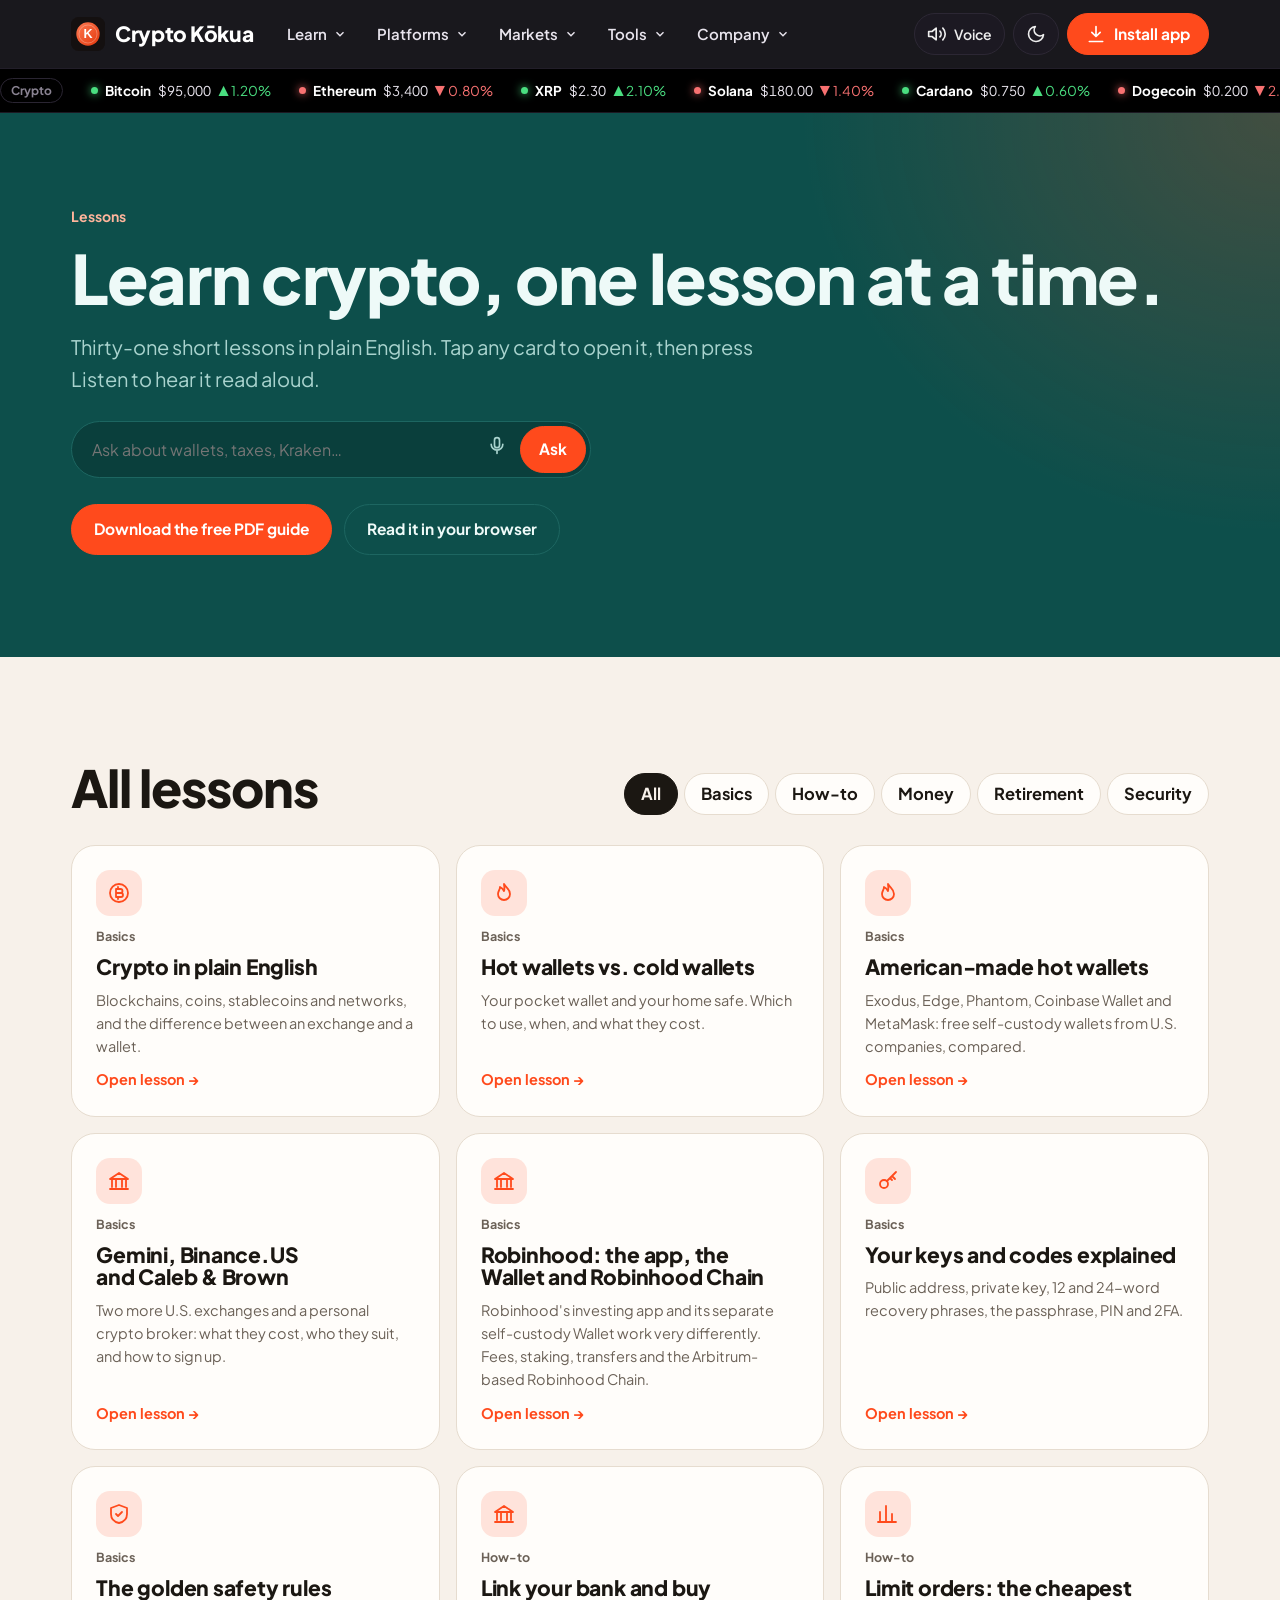
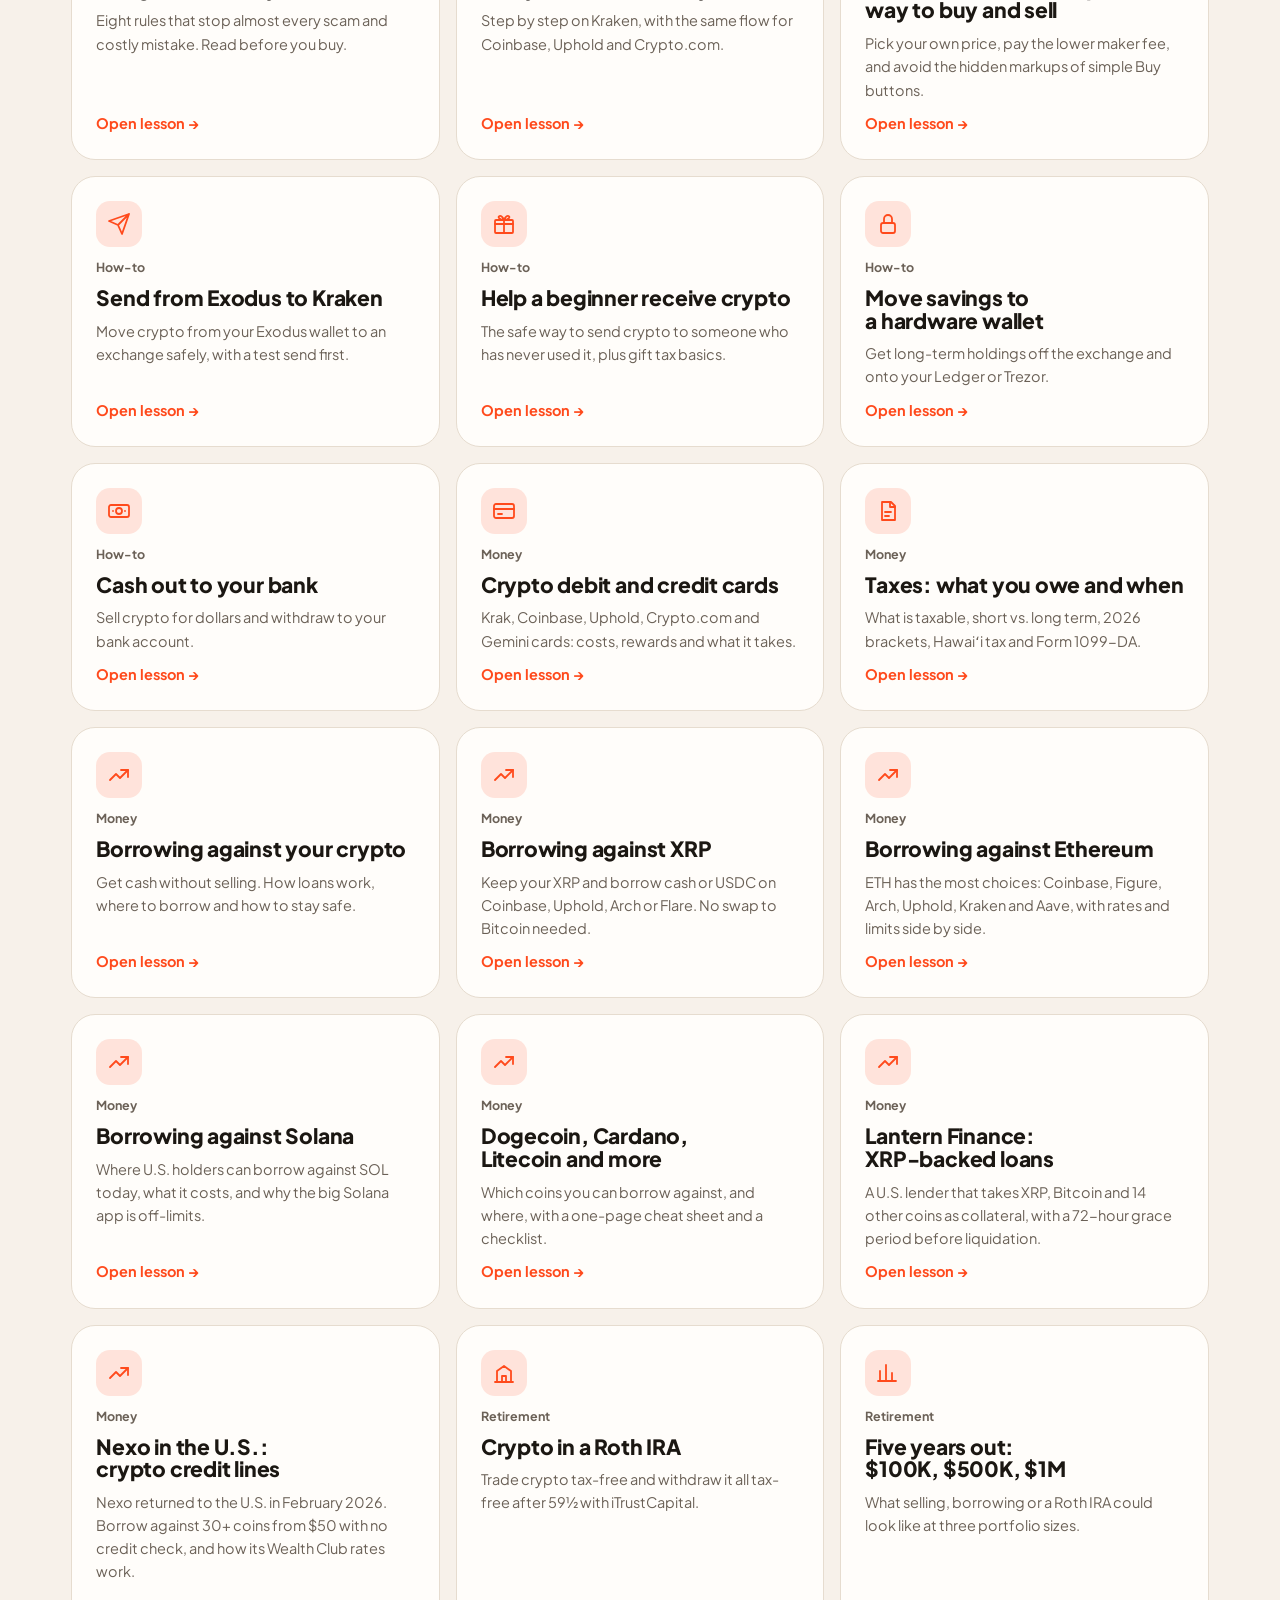
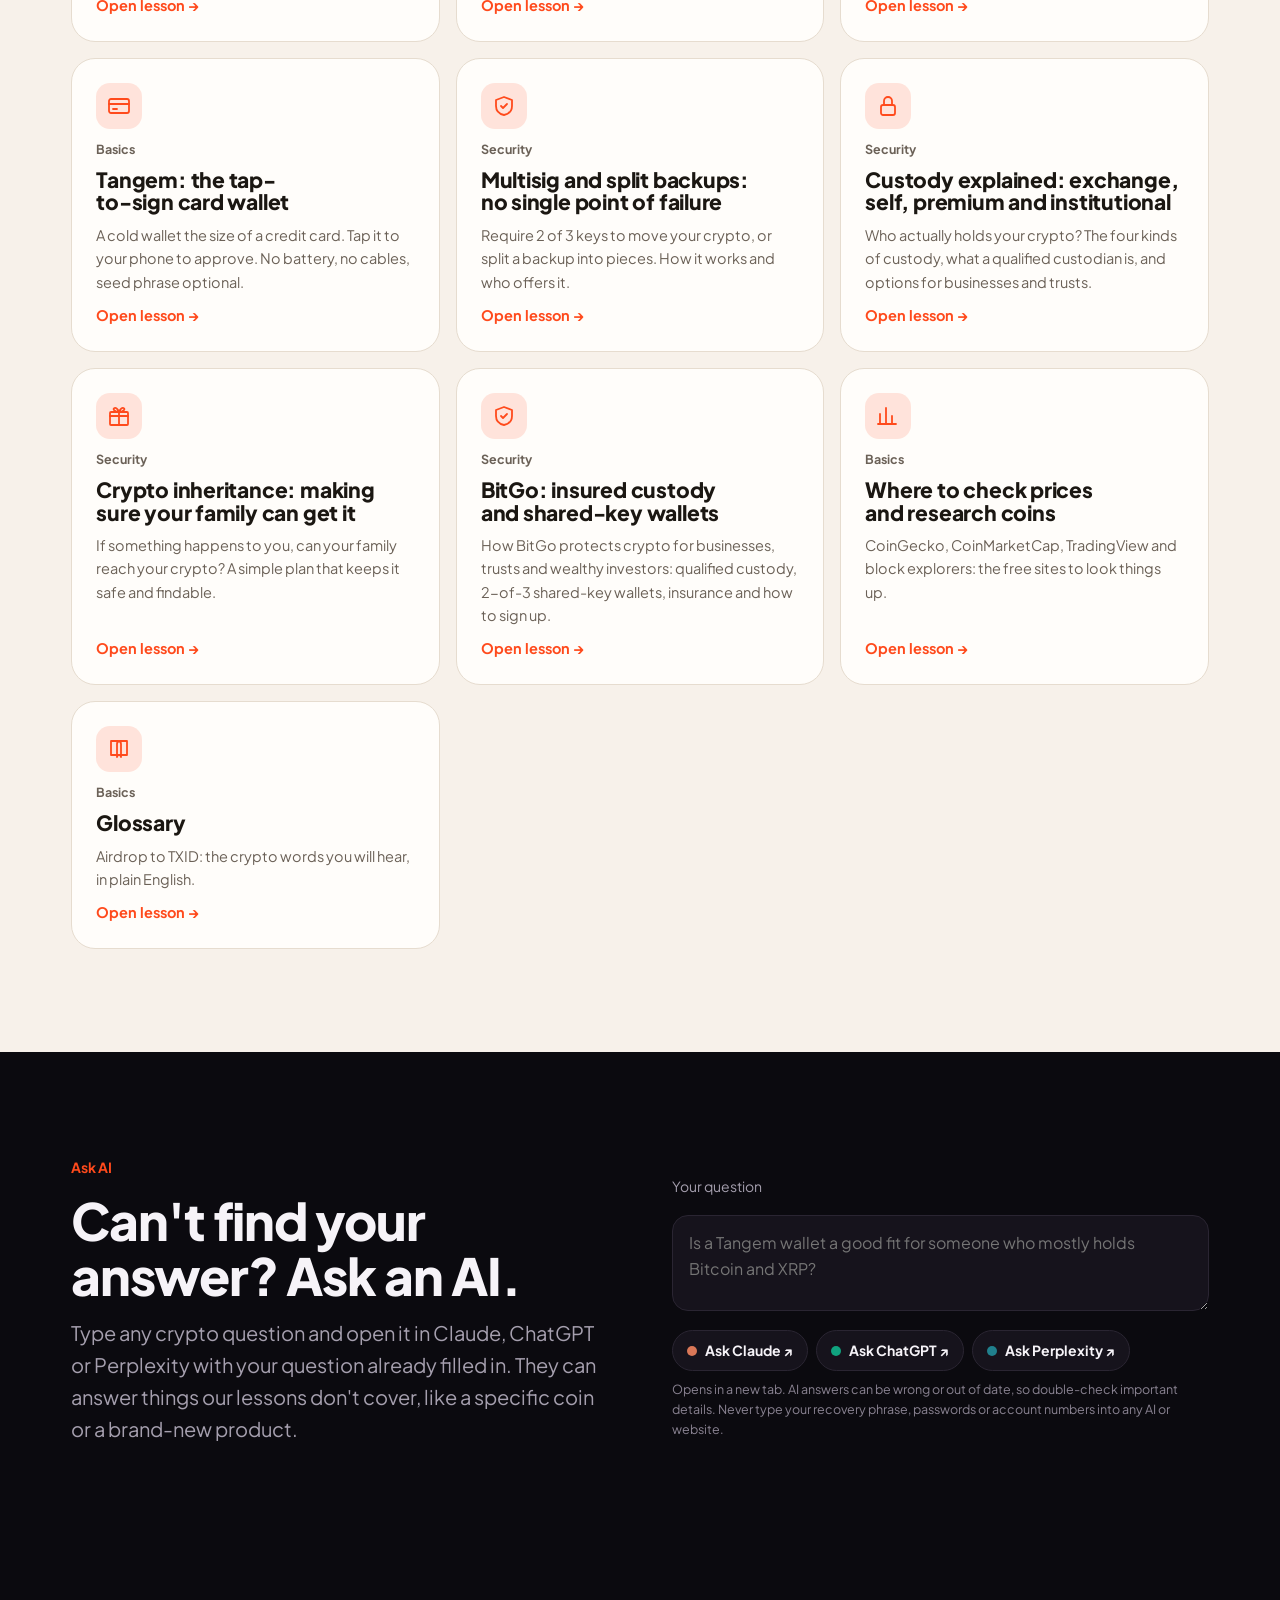
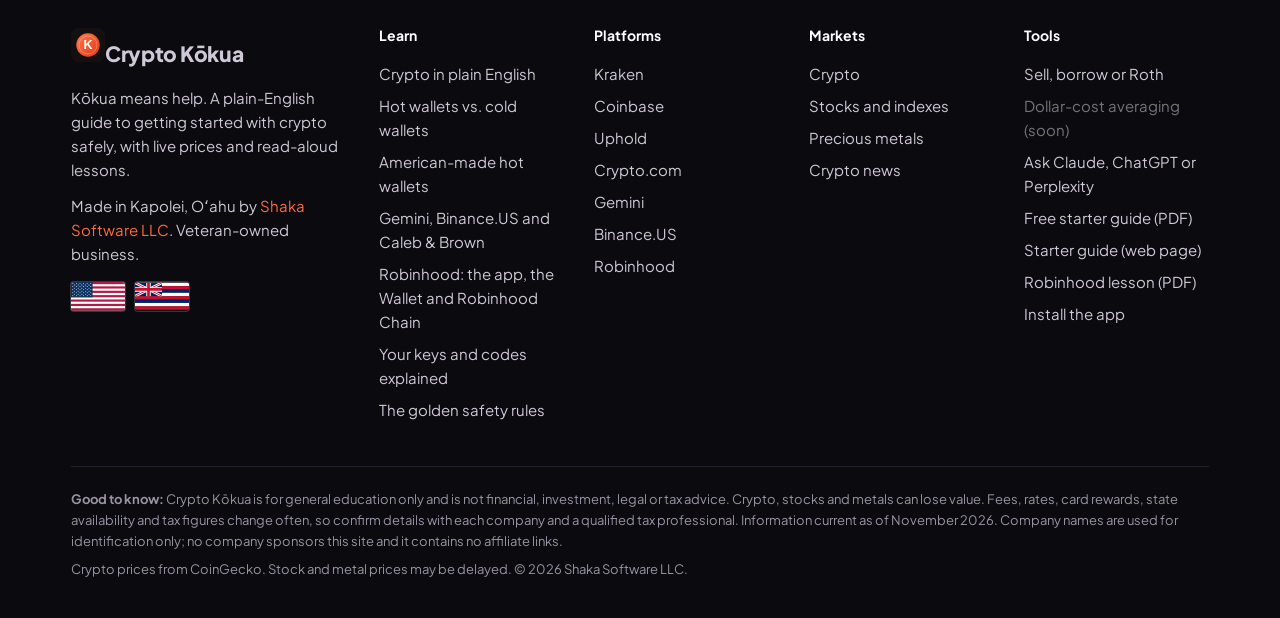
==== learn.html @ 80fea16a "Add Lantern Finance and Nexo lessons; starter guide v7 Co-Authored-By: Claude Opus 5.5 <noreply@anth" ====
<!DOCTYPE html>
<html lang="en">
<head>
<meta charset="utf-8">
<meta name="viewport" content="width=device-width, initial-scale=1">
<title>Lessons · Crypto Kōkua</title>
<meta name="description" content="Thirty-one plain-English crypto lessons with read-aloud: keys, wallets, exchanges, cards, taxes, borrowing and Roth IRAs.">
<meta name="theme-color" content="#0b0a0f">
<link rel="manifest" href="manifest.webmanifest">
<link rel="icon" href="icons/icon.svg" type="image/svg+xml">
<link rel="apple-touch-icon" href="icons/icon-192.png">
<link rel="preconnect" href="https://fonts.googleapis.com"><link rel="preconnect" href="https://fonts.gstatic.com" crossorigin>
<link href="https://fonts.googleapis.com/css2?family=Plus+Jakarta+Sans:wght@400;500;600;700;800&display=swap" rel="stylesheet">
<link rel="stylesheet" href="css/site.css?v=20">
<script>try{var t=localStorage.getItem('ck-theme');if(t)document.documentElement.dataset.ck=t}catch(e){}</script>
</head>
<body>
<main id="main">
<section class="hero t-lagoon"><div class="wrap">
 <span class="kicker" style="color:#ffb59c">Lessons</span><h1>Learn crypto, one lesson at a time.</h1>
 <p class="lead" style="margin-top:16px">Thirty-one short lessons in plain English. Tap any card to open it, then press Listen to hear it read aloud.</p>
 <form class="ask" role="search" autocomplete="off"><input type="search" placeholder="Ask about wallets, taxes, Kraken…" aria-label="Search lessons">
<button type="button" class="mic" aria-label="Speak your question"><svg class="i" viewBox="0 0 24 24" fill="none" stroke="currentColor" stroke-width="2" stroke-linecap="round" stroke-linejoin="round"><rect x="9" y="2" width="6" height="12" rx="3"/><path d="M5 10a7 7 0 0 0 14 0M12 17v4"/></svg></button>
<button class="btn pri go" type="submit">Ask</button><div class="results"></div></form>
 <div class="btns"><a class="btn pri" href="downloads/Crypto_Kokua_Starter_Guide.pdf" download>Download the free PDF guide</a><a class="btn ghost" href="downloads/Crypto_Kokua_Starter_Guide.html" target="_blank" rel="noopener">Read it in your browser</a></div>
</div></section>
<section class="band t-sand"><div class="wrap">
 <div class="sech"><h2>All lessons</h2><div class="filters" id="filters"></div></div>
 <div class="grid" id="grid"></div>
</div></section>
<section class="band t-night" id="ask-ai"><div class="wrap split">
 <div><span class="kicker">Ask AI</span><h2>Can't find your answer? Ask an AI.</h2>
  <p class="lead" style="margin-top:14px">Type any crypto question and open it in Claude, ChatGPT or Perplexity with your question already filled in. They can answer things our lessons don't cover, like a specific coin or a brand-new product.</p></div>
 <div class="askai"><label for="aiQ" class="small mut">Your question</label><textarea id="aiQ" placeholder="Is a Tangem wallet a good fit for someone who mostly holds Bitcoin and XRP?"></textarea>
  <div class="ais" id="aiBtns"></div><p class="ainote">Opens in a new tab. AI answers can be wrong or out of date, so double-check important details. Never type your recovery phrase, passwords or account numbers into any AI or website.</p></div>
</div></section>
</main>
<script src="js/data.js?v=20"></script>
<script src="js/site.js?v=20"></script>
<script>{
const {$,$$}=CK;const cats=['All',...new Set(T.map(t=>t.cat))];let cur='All';
const draw=()=>{$('#grid').innerHTML=T.filter(t=>cur==='All'||t.cat===cur).map(CK.lessonCard).join('')};
$('#filters').innerHTML=cats.map(c=>`<button data-cat="${c}" aria-pressed="${c===cur}">${c}</button>`).join('');
$('#filters').addEventListener('click',e=>{const b=e.target.closest('[data-cat]');if(!b)return;cur=b.dataset.cat;$$('#filters button').forEach(x=>x.setAttribute('aria-pressed',x===b));draw()});draw();
const aiQ=$('#aiQ'),aiB=$('#aiBtns');const upd=()=>{aiB.innerHTML=CK.aiLinks(aiQ.value.trim()||aiQ.placeholder)};aiQ.addEventListener('input',upd);upd();
}</script>
</body>
</html>
---- css/site.css ----
/* Crypto Kōkua shared styles.
   VOICE: calm, trustworthy fintech teacher. IDEA: a modern money app's marketing site, each section its own room.
   PICTURE: a live phone mockup with floating glass price cards; a full-bleed coin photo band.
   COLOUR: night #0b0a0f, ember #ff4a1c, lagoon teal #0d4f4b, warm sand #f7f1ea, gold #f1b44c. TYPE: Plus Jakarta Sans.
   LAYOUT: sticky mega-menu, multi-asset ticker, alternating full-width colored bands, big column footer. */
:root{--ember:#ff4a1c;--ember2:#ff6a3d;--night:#0b0a0f;--night2:#15131b;--lagoon:#0d4f4b;--lagoon2:#0a3f3c;--sand:#f7f1ea;--gold:#f1b44c;
  --up:#16a34a;--down:#dc2626;--upD:#4ade80;--downD:#f87171;
  --bg:#ffffff;--ink:#121014;--mut:#5f5a63;--line:#e9e4ee;--card:#ffffff;--soft:#f5f3f7;color-scheme:light}
html[data-ck=dark]{--bg:#0f0d12;--ink:#f3f0f5;--mut:#aaa3b0;--line:#27222d;--card:#17141b;--soft:#1d1922;color-scheme:dark}
*{box-sizing:border-box;min-width:0}
html{scroll-behavior:smooth;scroll-padding-top:110px}
body{margin:0;background:var(--bg);color:var(--ink);font:16.5px/1.6 "Plus Jakarta Sans",system-ui,-apple-system,"Segoe UI",sans-serif;overflow-x:clip;-webkit-font-smoothing:antialiased}
h1,h2,h3,h4{font-weight:800;line-height:1.08;letter-spacing:-.02em;text-wrap:balance;margin:0}
h1{font-size:clamp(40px,5.6vw,68px)}h2{font-size:clamp(32px,4vw,52px)}h3{font-size:22px;letter-spacing:-.01em}
p{margin:0 0 12px}
a{color:inherit}
img{max-width:100%}
.wrap{max-width:1240px;margin:0 auto;padding:0 max(4vw,16px)}
.band{padding:clamp(56px,8vw,112px) 0;background:var(--bg);color:var(--ink)}
.mut{color:var(--mut)}.small{font-size:14px}
.lead{font-size:clamp(17px,1.6vw,20px);color:var(--mut);max-width:36em}
.kicker{display:inline-flex;align-items:center;gap:8px;font-weight:700;font-size:14px;color:var(--ember);margin-bottom:14px}
.split{display:grid;grid-template-columns:minmax(0,1fr) minmax(0,1fr);gap:clamp(32px,5vw,80px);align-items:center}
.split.rev>:first-child{order:2}

/* themed bands: each section is its own room */
.t-night{--bg:var(--night);--ink:#f6f3f8;--mut:#a59fae;--line:#2a2532;--card:#16131c;--soft:#1c1923;color-scheme:dark}
.t-lagoon{--bg:var(--lagoon);--ink:#eefaf8;--mut:#a9d3ce;--line:#1d6661;--card:#0a3f3c;--soft:#0f5753;color-scheme:dark}
.t-sand{--bg:var(--sand);--ink:#1b1712;--mut:#6b6157;--line:#e6dccf;--card:#fffdfa;--soft:#efe6da}
html[data-ck=dark] .t-sand{--bg:#1a1511;--ink:#f6efe6;--mut:#b5a796;--line:#30271f;--card:#221b15;--soft:#2a2119;color-scheme:dark}
.t-gold{--bg:#fdf4e3;--ink:#1c1609;--mut:#6e6046;--line:#efdcb5;--card:#fffaf0;--soft:#f7e8c8}
html[data-ck=dark] .t-gold{--bg:#1d170c;--ink:#fbf2df;--mut:#c2ae86;--line:#3a2e17;--card:#251d10;--soft:#2e2414;color-scheme:dark}
.t-ember{--bg:var(--ember);--ink:#fff;--mut:#ffe2d8;--line:#ff7d5c;--card:#e53a10;--soft:#ff6237;color-scheme:dark}
.t-night,.t-lagoon,.t-ember,.t-sand,.t-gold{background:var(--bg);color:var(--ink)}

/* buttons */
.btn{font:inherit;font-weight:700;font-size:15.5px;border-radius:999px;border:1.5px solid var(--line);background:var(--card);color:var(--ink);padding:12px 22px;min-height:46px;cursor:pointer;display:inline-flex;align-items:center;justify-content:center;gap:8px;text-decoration:none;transition:transform .15s,background .15s}
.btn:hover{transform:translateY(-1px)}
.btn.pri{background:var(--ember);border-color:var(--ember);color:#fff}
.btn.pri:hover{background:var(--ember2)}
.t-ember .btn.pri{background:#fff;color:var(--ember);border-color:#fff}
.btn.ghost{background:transparent}
.btn.sm{min-height:38px;padding:7px 15px;font-size:14px}
.btns{display:flex;gap:12px;flex-wrap:wrap;margin-top:26px}
button{font:inherit;color:inherit}
:focus-visible{outline:3px solid var(--ember);outline-offset:2px;border-radius:8px}
svg.i{width:20px;height:20px;flex:none}
.link{font-weight:700;color:var(--ember);text-decoration:none;display:inline-flex;gap:6px;align-items:center}
.t-ember .link,.t-lagoon .link{color:#fff;text-decoration:underline;text-underline-offset:3px}

/* header + mega menu */
.hdr{position:sticky;top:0;z-index:50;background:color-mix(in srgb,var(--night) 94%,transparent);backdrop-filter:blur(14px);color:#f6f3f8;border-bottom:1px solid #221e29}
.hdr .in{max-width:1240px;margin:0 auto;padding:0 max(4vw,16px);height:68px;display:flex;align-items:center;gap:20px}
.logo{display:flex;align-items:center;gap:10px;text-decoration:none;color:#fff;font-weight:800;font-size:21px;letter-spacing:-.02em;white-space:nowrap}
.logo img{width:34px;height:34px}
.nav{display:flex;gap:2px;height:100%;align-items:stretch}
.nav>li{list-style:none;position:relative;display:flex;align-items:center}
.nav{margin:0;padding:0}
.nav .top{background:none;border:0;color:#e9e5ee;font-weight:600;font-size:15px;padding:10px 14px;border-radius:10px;cursor:pointer;display:flex;gap:6px;align-items:center;text-decoration:none}
.nav .top:hover,.nav li.open .top{background:#1f1b26;color:#fff}
.nav .top svg{width:14px;height:14px;transition:transform .2s}.nav li.open .top svg{transform:rotate(180deg)}
.mega{position:absolute;top:calc(100% - 6px);left:-20px;background:#fff;color:#121014;border-radius:20px;box-shadow:0 30px 70px rgba(0,0,0,.35);padding:22px;display:none;gap:26px;min-width:560px;border:1px solid #ece8f0}
html[data-ck=dark] .mega{background:#17141b;color:#f3f0f5;border-color:#2a2532}
.nav li.open .mega{display:flex}
.mega .col{min-width:170px}
.mega h5{margin:0 0 8px;font-size:12.5px;color:#8a8392;font-weight:700}
.mega a{display:block;padding:8px 10px;margin:0 -10px;border-radius:10px;text-decoration:none;font-weight:600;font-size:15px}
.mega a span{display:block;font-weight:500;font-size:13px;color:#8a8392}
.mega a:hover{background:#f4f1f7}html[data-ck=dark] .mega a:hover{background:#221e29}
.mega .soon{opacity:.55;pointer-events:none}
.mega .soon::after{content:" · Coming soon";font-weight:600;font-size:12px;color:var(--ember)}
.hdr .right{margin-left:auto;display:flex;gap:8px;align-items:center}
.icb{background:#1c1922;border:1px solid #2c2734;color:#eee;border-radius:999px;height:42px;min-width:42px;padding:0 12px;display:inline-flex;align-items:center;justify-content:center;gap:7px;cursor:pointer;font-weight:600;font-size:14px}
.icb:hover{background:#26222e}
.hdr .btn.pri{min-height:42px;padding:8px 18px}
.burger{display:none}
@media(max-width:1020px){.nav{display:none}.burger{display:inline-flex}.hdr .lbl{display:none}}
.mnav{position:fixed;inset:68px 0 0;background:var(--night);color:#fff;z-index:49;overflow:auto;padding:12px max(4vw,16px) 40px;display:none}
.mnav.show{display:block}
.mnav details{border-bottom:1px solid #2a2532}
.mnav summary{font-weight:700;font-size:19px;padding:16px 0;cursor:pointer;list-style:none}
.mnav summary::after{content:"+";float:right;color:var(--ember)}.mnav details[open] summary::after{content:"–"}
.mnav a{display:block;color:#d9d3df;text-decoration:none;padding:9px 0}
.mnav h5{margin:10px 0 2px;color:#8a8392;font-size:13px}

/* ticker */
.ticker{background:#000;color:#e9e5ee;overflow:hidden;white-space:nowrap;font-size:13.5px;border-bottom:1px solid #1c1922;position:relative}
.ticker .track{display:inline-flex;align-items:center;gap:28px;padding:9px 0;width:max-content;animation:tick 70s linear infinite}
.ticker:hover .track{animation-play-state:paused}
.tk{display:inline-flex;align-items:center;gap:7px;flex:none}
.tk b{color:#fff;font-weight:700}.tk .px{font-variant-numeric:tabular-nums}
.tk .ch.up{color:var(--upD)}.tk .ch.down{color:var(--downD)}
.tk .dt{width:7px;height:7px;border-radius:50%}.tk .dt.up{background:var(--upD);box-shadow:0 0 8px var(--upD)}.tk .dt.down{background:var(--downD);box-shadow:0 0 8px var(--downD)}
.tk.grp{color:#8a8392;font-weight:700;font-size:12px;border:1px solid #2a2532;border-radius:999px;padding:2px 10px}
@keyframes tick{to{transform:translateX(-50%)}}
.status{display:inline-flex;align-items:center;gap:8px;font-size:13px;font-weight:700;padding:5px 12px;border-radius:999px;background:var(--soft);color:var(--mut)}
.status .dt{width:8px;height:8px;border-radius:50%;background:#9a93a3}
.status.live .dt{background:var(--upD);box-shadow:0 0 0 4px color-mix(in srgb,var(--upD) 30%,transparent);animation:pulse 2s infinite}
@keyframes pulse{50%{box-shadow:0 0 0 7px transparent}}

/* hero */
.hero{position:relative;padding:clamp(48px,7vw,96px) 0 clamp(60px,8vw,110px);background:radial-gradient(900px 900px at calc(100% + 120px) 120px,rgba(255,74,28,.26),transparent 62%),radial-gradient(700px 600px at -80px 115%,rgba(13,79,75,.6),transparent 62%),var(--bg)}
.t-lagoon.hero{background:radial-gradient(800px 700px at 100% 0,rgba(255,74,28,.22),transparent 60%),var(--bg)}
.t-ember.hero{background:radial-gradient(800px 700px at 100% 0,rgba(255,255,255,.18),transparent 60%),var(--bg)}
.hero .wrap{position:relative;z-index:1}
.hero h1 em{font-style:normal;color:var(--ember)}
.facts{display:flex;flex-wrap:wrap;gap:10px 26px;margin-top:30px;font-size:14px;color:var(--mut)}
.facts b{color:var(--ink);font-size:16px;display:block}
.ask{position:relative;max-width:520px;margin-top:26px}
.ask input{width:100%;font:inherit;font-size:16px;padding:15px 112px 15px 20px;border-radius:999px;border:1.5px solid var(--line);background:var(--card);color:var(--ink)}
.ask .go{position:absolute;right:5px;top:5px;bottom:5px;min-height:0;padding:0 18px}
.ask .mic{position:absolute;right:76px;top:5px;bottom:5px;border:0;background:none;color:var(--mut);cursor:pointer;padding:0 8px}
.results{position:absolute;left:0;right:0;top:calc(100% + 8px);background:#fff;color:#121014;border-radius:18px;box-shadow:0 24px 50px rgba(0,0,0,.3);z-index:20;overflow:hidden;display:none}
html[data-ck=dark] .results{background:#17141b;color:#f3f0f5}
.results button{display:block;width:100%;text-align:left;background:none;border:0;border-bottom:1px solid #eee;padding:12px 18px;cursor:pointer;font-weight:700}
.results button span{display:block;font-weight:500;font-size:13.5px;color:#8a8392}
.results button:hover{background:#f6f3f8}html[data-ck=dark] .results button:hover{background:#221e29}

/* phone mockup */
.stage{position:relative;height:620px;display:flex;justify-content:center;align-items:center}
.phone{position:relative;width:300px;height:610px;border-radius:48px;background:#050407;padding:11px;box-shadow:0 60px 120px -30px rgba(0,0,0,.7),inset 0 0 0 2px #2c2833,0 0 0 1px #000;z-index:2}
.screen{width:100%;height:100%;border-radius:38px;overflow:hidden;background:#fbfafc;color:#121014;display:flex;flex-direction:column;font-size:13px}
html[data-ck=dark] .screen{background:#121016;color:#f3f0f5}
.screen .sb{display:flex;justify-content:space-between;padding:12px 22px 4px;font-weight:700;font-size:12px}
.screen .notch{position:absolute;top:20px;left:50%;transform:translateX(-50%);width:92px;height:26px;border-radius:20px;background:#050407}
.screen .ph{padding:8px 18px 0}
.screen .ph small{color:#8a8392;font-weight:600}
.screen .big{font-size:30px;font-weight:800;letter-spacing:-.02em;font-variant-numeric:tabular-nums;margin:2px 0}
.screen .chg{font-weight:700;font-size:13px}
.up{color:var(--up)}.down{color:var(--down)}
html[data-ck=dark] .up,.t-night .up,.t-lagoon .up{color:var(--upD)}html[data-ck=dark] .down,.t-night .down,.t-lagoon .down{color:var(--downD)}
.screen .up{color:var(--up)}.screen .down{color:var(--down)}
html[data-ck=dark] .screen .up{color:var(--upD)}html[data-ck=dark] .screen .down{color:var(--downD)}
.chart{height:110px;margin:6px 0 4px}
.chart svg{width:100%;height:100%;display:block}
.seg{display:flex;gap:4px;padding:0 18px}
.seg span{flex:1;text-align:center;font-weight:700;font-size:11.5px;padding:5px 0;border-radius:8px;color:#8a8392}
.seg span.on{background:#121014;color:#fff}html[data-ck=dark] .seg span.on{background:#fff;color:#121014}
.acts{display:flex;justify-content:space-around;padding:12px 18px 6px}
.acts div{display:flex;flex-direction:column;align-items:center;gap:4px;font-size:11px;font-weight:700}
.acts i{width:38px;height:38px;border-radius:50%;background:var(--ember);display:grid;place-items:center;color:#fff;font-style:normal}
.acts i svg{width:18px;height:18px}
.list{padding:4px 12px 0;flex:1;overflow:hidden;-webkit-mask-image:linear-gradient(#000 70%,transparent);mask-image:linear-gradient(#000 70%,transparent)}
.row{display:flex;align-items:center;gap:10px;padding:8px 6px;border-top:1px solid #efecf2}
html[data-ck=dark] .row{border-color:#24202a}
.coin{width:30px;height:30px;border-radius:50%;display:grid;place-items:center;color:#fff;font-weight:800;font-size:12px;flex:none}
.row .nm{flex:1;font-weight:700;line-height:1.2}.row .nm span{display:block;color:#8a8392;font-weight:600;font-size:11px}
.row .pv{text-align:right;font-weight:700;font-variant-numeric:tabular-nums;line-height:1.2}.row .pv span{display:block;font-size:11px}
.tabbar{display:flex;justify-content:space-around;padding:10px 0 16px;border-top:1px solid #efecf2;font-size:10.5px;font-weight:700;color:#8a8392}
html[data-ck=dark] .tabbar{border-color:#24202a}
.tabbar .on{color:var(--ember)}
.float{position:absolute;z-index:3;background:rgba(255,255,255,.72);color:#121014;backdrop-filter:blur(16px) saturate(1.4);-webkit-backdrop-filter:blur(16px) saturate(1.4);border:1px solid rgba(255,255,255,.6);border-radius:18px;padding:12px 16px;box-shadow:0 18px 40px rgba(0,0,0,.25);display:flex;gap:11px;align-items:center;font-size:13px;animation:bob 8s ease-in-out infinite}
html[data-ck=dark] .float,.t-night .float{background:rgba(30,26,36,.66);color:#f3f0f5;border-color:rgba(255,255,255,.12)}
.float b{display:block;font-size:15px;font-variant-numeric:tabular-nums}
.float small{color:#8a8392;font-weight:600}
.f1{left:-10px;top:70px}.f2{right:-20px;top:170px;animation-delay:-2s}.f3{left:-24px;bottom:150px;animation-delay:-4s}.f4{right:-30px;bottom:-6px;animation-delay:-6s;max-width:240px}
@keyframes bob{50%{transform:translateY(-10px)}}
.flash-up{animation:fu 1s}.flash-down{animation:fd 1s}
@keyframes fu{0%{color:var(--upD)}}@keyframes fd{0%{color:var(--downD)}}

/* pillars */
.pillars{display:grid;grid-template-columns:repeat(5,minmax(0,1fr));gap:14px;margin-top:40px}
.pill{background:var(--card);border:1px solid var(--line);border-radius:22px;padding:24px;text-decoration:none;color:inherit;transition:transform .2s,border-color .2s;display:block}
.pill:hover{transform:translateY(-4px);border-color:var(--ember)}
.pill .ic{width:46px;height:46px;border-radius:14px;background:color-mix(in srgb,var(--ember) 14%,transparent);color:var(--ember);display:grid;place-items:center;margin-bottom:16px}
.pill .ic svg{width:24px;height:24px}
.pill h3{font-size:19px;margin-bottom:6px}.pill p{color:var(--mut);font-size:14.5px;margin:0}

/* steps */
.steps{display:grid;grid-template-columns:repeat(4,minmax(0,1fr));gap:14px;margin:36px 0 0;padding:0;list-style:none;counter-reset:s}
.steps li{counter-increment:s;background:var(--card);border:1px solid var(--line);border-radius:20px;padding:22px}
.steps li::before{content:counter(s);display:grid;place-items:center;width:36px;height:36px;border-radius:50%;background:var(--ink);color:var(--bg);font-weight:800;margin-bottom:14px}
.steps b{display:block;margin-bottom:4px}
.steps p{margin:0;color:var(--mut);font-size:14.5px}

/* stats */
.stats{display:grid;grid-template-columns:repeat(auto-fit,minmax(150px,1fr));gap:12px;margin-top:28px}
.stat{border-top:2px solid var(--line);padding-top:14px}
.stat b{display:block;font-size:clamp(26px,3vw,36px);font-weight:800;letter-spacing:-.02em;line-height:1.1}
.stat span{color:var(--mut);font-size:14px}

/* seed card + device */
.vault{position:relative;height:460px}
.seed{position:absolute;left:0;top:30px;width:min(380px,82%);background:#fffdf8;color:#1b1712;border-radius:22px;padding:22px;box-shadow:0 40px 80px -20px rgba(0,0,0,.6);transform:rotate(-4deg)}
.seed h4{font-size:14px;margin-bottom:12px;color:#6b6157}
.seed ol{columns:2;margin:0;padding-left:22px;font-weight:700;font-size:15px}
.seed li{margin:4px 0}.seed li.bl{filter:blur(5px);user-select:none}
.device{position:absolute;right:0;bottom:30px;width:min(300px,70%);height:150px;border-radius:30px;background:linear-gradient(160deg,#2b2730,#0b0a0d);box-shadow:0 40px 70px -20px rgba(0,0,0,.7),inset 0 1px 0 #47414f;transform:rotate(6deg);padding:18px}
.device .scr{background:#000;border-radius:14px;height:100%;border:2px solid var(--ember);display:flex;flex-direction:column;justify-content:center;align-items:center;color:#fff;gap:4px;font-weight:700}
.device .scr small{color:#ff9a7a;font-weight:600}
.pin{position:absolute;right:30px;top:40px;background:#fff;color:#121014;border-radius:999px;padding:10px 16px;font-weight:700;font-size:14px;box-shadow:0 14px 30px rgba(0,0,0,.35);display:flex;gap:8px;align-items:center}
.pin svg{color:var(--ember)}

/* platform cards */
.pgrid{display:grid;grid-template-columns:repeat(4,minmax(0,1fr));gap:14px;margin-top:36px}
.pgrid.two{grid-template-columns:repeat(2,minmax(0,1fr))}
.pc{background:var(--card);border:1px solid var(--line);border-radius:24px;padding:24px;display:flex;flex-direction:column;gap:10px;scroll-margin-top:110px}
.pc .mk{width:52px;height:52px;border-radius:16px;display:grid;place-items:center;color:#fff;font-weight:800;font-size:24px}
.pc h3{font-size:24px}.pc .kind{color:var(--mut);font-size:13.5px;font-weight:700}
.pc p{color:var(--mut);font-size:14.5px;margin:0}
.pc ul{margin:4px 0;padding-left:18px;font-size:14.5px}.pc li{margin:3px 0}
.pc .act{margin-top:auto;display:flex;gap:8px;flex-wrap:wrap;padding-top:8px}
.tag{display:inline-block;font-size:12px;font-weight:700;padding:3px 10px;border-radius:999px;background:var(--soft);color:var(--ink);margin:0 4px 4px 0}

/* card mockup */
.plastic{position:relative;width:min(400px,92%);aspect-ratio:1.586;border-radius:24px;background:linear-gradient(135deg,#1b1820 0%,#2a2531 45%,#0d0c10 100%);color:#fff;padding:26px;box-shadow:0 50px 90px -25px rgba(0,0,0,.6);transform:rotate(-8deg);overflow:hidden}
.plastic::after{content:"";position:absolute;inset:-40% -10% auto auto;width:70%;height:120%;background:radial-gradient(closest-side,rgba(255,106,61,.55),transparent);transform:rotate(20deg)}
.plastic .chip{width:46px;height:34px;border-radius:7px;background:linear-gradient(135deg,#f6d38a,#c99a3c);margin-top:34px}
.plastic .no{margin-top:22px;font-size:19px;letter-spacing:.12em;font-weight:700;opacity:.9}
.plastic .bot{position:absolute;left:26px;right:26px;bottom:22px;display:flex;justify-content:space-between;align-items:end;font-weight:700;font-size:13px;z-index:1}
.plastic .nm{font-weight:800;font-size:18px;position:relative;z-index:1}
.cardsb{position:relative;display:flex;justify-content:center;padding:30px 0;isolation:isolate}
.band.t-ember{overflow:hidden}
.cardsb .plastic.b2{position:absolute;transform:rotate(6deg) translate(40px,40px);background:linear-gradient(135deg,#fff,#ece7f0);color:#121014;z-index:-0}
.cardsb .plastic.b2::after{display:none}

/* photo band */
.photo{position:relative;color:#fff;background:#120c08 url(../images/hero-coins.jpg) center/cover no-repeat;overflow:hidden}
.photo::before{content:"";position:absolute;inset:0;background:linear-gradient(90deg,rgba(10,7,5,.92) 0%,rgba(10,7,5,.72) 45%,rgba(10,7,5,.15) 100%)}
.photo .wrap{position:relative}
.photo .mut{color:#d9cbbf}
.photo .tiles{display:grid;grid-template-columns:repeat(3,minmax(0,1fr));gap:12px;margin-top:30px;max-width:640px}
.photo .tile{background:rgba(255,255,255,.1);backdrop-filter:blur(10px);border:1px solid rgba(255,255,255,.18);border-radius:18px;padding:16px}
.photo .tile b{display:block;font-size:24px;font-weight:800}.photo .tile span{font-size:13.5px;color:#e8dcd2}

/* widgets */
.widget{background:var(--card);border:1px solid var(--line);border-radius:28px;padding:clamp(20px,3vw,30px);box-shadow:0 30px 60px -30px rgba(0,0,0,.35)}
.tgl{display:inline-flex;background:var(--soft);border-radius:999px;padding:4px;gap:4px;flex-wrap:wrap}
.tgl button{border:0;background:none;padding:8px 16px;border-radius:999px;font-weight:700;cursor:pointer;color:var(--mut);min-height:38px}
.tgl button[aria-pressed=true]{background:var(--ink);color:var(--bg)}
.wout{display:grid;grid-template-columns:repeat(3,minmax(0,1fr));gap:12px;margin-top:20px}
.wout .o{background:var(--soft);border-radius:18px;padding:16px;container-type:inline-size}
.wout .o h4{font-size:13.5px;color:var(--mut);margin-bottom:8px;font-weight:700}
.wout .o .v{font-size:clamp(18px,17cqi,34px);font-weight:800;letter-spacing:-.02em;white-space:nowrap;font-variant-numeric:tabular-nums}
.wout .o .v.acc{color:var(--ember)}
.wout .o p{font-size:13px;color:var(--mut);margin:6px 0 0}
input[type=range]{width:100%;accent-color:var(--ember)}
.meter{height:12px;border-radius:99px;background:var(--soft);overflow:hidden;margin:10px 0}
.meter i{display:block;height:100%;background:linear-gradient(90deg,var(--upD),var(--gold),var(--down));border-radius:99px}

/* markets */
.mtabs{margin-top:24px}
.mtable{width:100%;border-collapse:collapse;margin-top:16px;font-size:15px}
.mtable th{text-align:left;color:var(--mut);font-weight:700;font-size:13px;padding:10px 12px;border-bottom:1px solid var(--line)}
.mtable td{padding:12px;border-bottom:1px solid var(--line);vertical-align:middle}
.mtable .n{text-align:right;white-space:nowrap;font-variant-numeric:tabular-nums}
.mtable .who{display:flex;gap:12px;align-items:center;font-weight:700}.mtable .who span{display:block;color:var(--mut);font-weight:600;font-size:12.5px}
.spark{width:110px;height:34px}
.tblw{overflow-x:auto}

/* tables in lessons */
.tbl{overflow-x:auto;margin:16px 0;border:1px solid var(--line);border-radius:16px}
.tbl table{width:100%;border-collapse:collapse;font-size:14.5px}
.tbl th{background:var(--ink);color:var(--bg);text-align:left;padding:10px 12px;font-weight:700}
.tbl td{padding:10px 12px;border-top:1px solid var(--line);vertical-align:top}
.tbl td.n,.tbl th.n{text-align:right;white-space:nowrap}

/* lesson grid */
.grid{display:grid;grid-template-columns:repeat(3,minmax(0,1fr));gap:16px;margin-top:30px}
.tcard{all:unset;box-sizing:border-box;cursor:pointer;background:var(--card);border:1px solid var(--line);border-radius:24px;padding:24px;display:flex;flex-direction:column;gap:10px;transition:transform .2s,border-color .2s}
.tcard:hover{transform:translateY(-4px);border-color:var(--ember)}
.tcard:focus-visible{outline:3px solid var(--ember)}
.tcard .ic{width:46px;height:46px;border-radius:14px;background:color-mix(in srgb,var(--ember) 14%,transparent);color:var(--ember);display:grid;place-items:center}
.tcard .ic svg{width:24px;height:24px}
.tcard .cat{font-size:12.5px;color:var(--mut);font-weight:700}
.tcard h3{font-size:21px}.tcard p{margin:0;color:var(--mut);font-size:14.5px}
.tcard .more{margin-top:auto;font-weight:700;color:var(--ember);font-size:14.5px}
.filters{display:flex;gap:6px;flex-wrap:wrap}
.filters button{border:1.5px solid var(--line);background:var(--card);color:var(--ink);border-radius:999px;padding:7px 16px;font-weight:700;cursor:pointer;min-height:40px}
.filters button[aria-pressed=true]{background:var(--ink);color:var(--bg);border-color:var(--ink)}
.sech{display:flex;justify-content:space-between;align-items:end;gap:20px;flex-wrap:wrap}

/* dialog */
dialog{border:0;padding:0;border-radius:26px;max-width:min(840px,94vw);width:100%;max-height:90vh;background:#fff;color:#121014;box-shadow:0 40px 100px rgba(0,0,0,.5)}
html[data-ck=dark] dialog{background:#17141b;color:#f3f0f5}
dialog{--line:#e9e4ee;--mut:#5f5a63;--ink:#121014;--bg:#fff;--soft:#f5f3f7}
html[data-ck=dark] dialog{--line:#2a2532;--mut:#aaa3b0;--ink:#f3f0f5;--bg:#17141b;--soft:#221e29}
dialog::backdrop{background:rgba(8,6,10,.65);backdrop-filter:blur(4px)}
.dh{position:sticky;top:0;background:inherit;padding:22px 26px 16px;border-bottom:1px solid var(--line);display:flex;gap:12px;align-items:start;z-index:2}
dialog .dh{background:#fff}html[data-ck=dark] dialog .dh{background:#17141b}
.dh .t{flex:1}.dh .cat{color:var(--ember);font-weight:800;font-size:13.5px;margin-bottom:4px}
.dh h2{font-size:clamp(26px,3.6vw,36px)}
.dacts{display:flex;gap:8px;flex-wrap:wrap;margin-top:14px}
.dacts .btn{min-height:40px;padding:8px 16px;font-size:14.5px}
.x{border:1px solid var(--line);background:none;border-radius:50%;width:42px;height:42px;cursor:pointer;font-size:18px;flex:none}
.db{padding:8px 26px 26px;font-size:16px}
.db h4{font-size:17px;margin:22px 0 6px}
.db ul,.db ol{padding-left:22px}.db li{margin:5px 0}
.box{border-radius:16px;padding:14px 16px;margin:16px 0;background:color-mix(in srgb,var(--ember) 10%,transparent)}
.box.warn{background:color-mix(in srgb,var(--down) 10%,transparent)}
.box b.l{display:block;font-size:13.5px;color:var(--ember);margin-bottom:2px}.box.warn b.l{color:var(--down)}
.dnav{display:flex;justify-content:space-between;gap:10px;padding:16px 26px 24px;border-top:1px solid var(--line);flex-wrap:wrap}
.speaking{background:var(--ember)!important;border-color:var(--ember)!important;color:#fff!important}
.vset label{display:block;font-weight:700;margin:14px 0 6px}
.vset select{width:100%;font:inherit;font-size:16px;padding:11px 12px;border-radius:12px;border:1px solid var(--line);background:var(--soft);color:var(--ink)}
.chips{display:flex;gap:8px;flex-wrap:wrap}
.chips button[aria-pressed=true]{background:var(--ink);color:var(--bg)}

/* form fields (tools) */
label.f{display:block;font-weight:700;font-size:14.5px;margin:0 0 14px}
label.f input,label.f select{display:block;width:100%;margin-top:6px;font:inherit;font-size:16px;padding:12px 14px;border-radius:14px;border:1px solid var(--line);background:var(--bg);color:var(--ink)}
.row2{display:grid;grid-template-columns:repeat(2,minmax(0,1fr));gap:12px}

/* footer */
.ftr{background:var(--night);color:#cfc8d6;padding:64px 0 30px;font-size:15px}
.ftr .cols{display:grid;grid-template-columns:1.5fr repeat(4,minmax(0,1fr));gap:30px}
.ftr h5{color:#fff;font-size:14px;margin:0 0 12px}
.ftr a{display:block;color:#cfc8d6;text-decoration:none;padding:4px 0}.ftr a:hover{color:var(--ember2)}
.ftr .soon{opacity:.55}
.ftr .brand p{margin:12px 0 0}
.flags{display:flex;gap:10px;margin-top:16px}
.flags svg{width:54px;height:auto;border-radius:3px;box-shadow:0 0 0 1px rgba(255,255,255,.18)}
.ftr .legal{border-top:1px solid #241f2b;margin-top:40px;padding-top:22px;font-size:13px;color:#9a93a3}
.ftr .legal p{margin:0 0 8px}

.rv{opacity:0;transform:translateY(16px);transition:opacity .7s ease,transform .7s ease}.rv.in{opacity:1;transform:none}
@media (prefers-reduced-motion:reduce){.ticker .track,.float{animation:none}.rv{opacity:1;transform:none;transition:none}html{scroll-behavior:auto}}
@media(max-width:1020px){.pillars{grid-template-columns:repeat(3,minmax(0,1fr))}.pgrid{grid-template-columns:repeat(2,minmax(0,1fr))}.steps{grid-template-columns:repeat(2,minmax(0,1fr))}.ftr .cols{grid-template-columns:1fr 1fr}.grid{grid-template-columns:repeat(2,minmax(0,1fr))}}
@media(max-width:860px){.split{grid-template-columns:1fr}.split.rev>:first-child{order:0}.stage{height:600px}}
@media(max-width:600px){.pillars,.pgrid,.pgrid.two,.steps,.grid,.wout,.row2,.photo .tiles{grid-template-columns:1fr}.stage{transform:scale(.88);height:560px;margin:-20px 0}.f1{left:-18px;top:168px}.f2{right:-18px}.hdr .btn.pri .lbl{display:none}.ask input{padding-right:104px}.mtable{font-size:13.5px}.spark{width:70px}.hide-sm{display:none}.vault{height:400px}.cardsb .plastic.b2{transform:rotate(6deg) translate(14px,30px)}}
.ask .mic.on{color:#fff;background:var(--ember);border-radius:999px;animation:pulse 1.6s infinite}

/* news */
.newsgrid{display:grid;grid-template-columns:repeat(3,minmax(0,1fr));gap:14px;margin-top:30px}
.news{display:flex;flex-direction:column;gap:10px;background:var(--card);border:1px solid var(--line);border-radius:20px;padding:20px;text-decoration:none;color:var(--ink);transition:transform .2s,border-color .2s}
.news:hover{transform:translateY(-3px);border-color:var(--ember)}
.news .src{display:flex;justify-content:space-between;gap:10px;font-size:13px;font-weight:800;color:var(--ember)}
.news .src em{font-style:normal;font-weight:600;color:var(--mut)}
.news b{font-size:17px;line-height:1.35;font-weight:700}
.news .go{margin-top:auto;font-size:13.5px;font-weight:700;color:var(--mut)}
.newslist{grid-template-columns:repeat(2,minmax(0,1fr))}
/* clickable price rows */
.mtable tbody tr{cursor:pointer;transition:background .15s}
.mtable tbody tr:hover{background:var(--soft)}
.mtable .who a{color:inherit;text-decoration:none}
.mtable .who a:hover{text-decoration:underline}
.mtable .ext{font-size:12px;color:var(--mut);font-weight:600}
@media(max-width:1020px){.newsgrid{grid-template-columns:repeat(2,minmax(0,1fr))}}
@media(max-width:600px){.newsgrid,.newslist{grid-template-columns:1fr}}

/* ask an AI */
.airow{padding:12px 16px 14px;background:#f6f3f8;border-top:1px solid #eee}
html[data-ck=dark] .airow{background:#1d1922;border-color:#2a2532}
.airow>span{display:block;font-size:13px;font-weight:700;color:#8a8392;margin-bottom:8px}
.airow>span:empty{display:none}
.results .nomatch{margin:0;padding:14px 18px 4px;font-weight:700}
.ais{display:flex;flex-wrap:wrap;gap:8px}
.aib{display:inline-flex;align-items:center;gap:8px;padding:8px 14px;border-radius:999px;border:1.5px solid var(--line,#e9e4ee);background:var(--card,#fff);color:var(--ink,#121014);text-decoration:none;font-weight:700;font-size:14px;min-height:40px}
.results .aib{border-color:#e2dce8;background:#fff;color:#121014}
html[data-ck=dark] .results .aib{border-color:#2f2a36;background:#17141b;color:#f3f0f5}
.aib:hover{border-color:var(--ember)}
.aib i{width:10px;height:10px;border-radius:50%;flex:none}
.ainote{margin:8px 0 0;font-size:12.5px;color:#8a8392}
.dai{margin:0 26px 6px;padding:16px 18px;border-radius:16px;background:var(--soft)}
.dai b{display:block;margin-bottom:10px}
.askai{max-width:640px}
.askai textarea{width:100%;min-height:96px;font:inherit;font-size:16px;padding:14px 16px;border-radius:16px;border:1.5px solid var(--line);background:var(--card);color:var(--ink);resize:vertical;margin:16px 0 12px}
/* ---------- markets: detail panels and pulse ---------- */
.pulseb{padding-top:38px;padding-bottom:6px}
.pulse{display:grid;grid-template-columns:repeat(auto-fit,minmax(220px,1fr));gap:14px;margin-top:12px}
.pc2{background:var(--card);border:1px solid var(--line);border-radius:18px;padding:16px 18px;display:flex;flex-direction:column;gap:4px;transition:transform .25s,box-shadow .25s,border-color .25s}
.pc2:hover{transform:translateY(-3px);border-color:var(--ember);box-shadow:0 12px 28px -14px rgba(217,68,26,.45)}
.pc2 span{font-size:12.5px;font-weight:700;color:var(--mut);text-transform:uppercase;letter-spacing:.04em}.pc2 b{font-size:24px;letter-spacing:-.01em}.pc2 small{color:var(--mut);font-weight:600}
.mtable tbody tr.mrow{animation:rowin .5s both;animation-delay:var(--d)}
@keyframes rowin{from{opacity:0;transform:translateY(8px)}to{opacity:1;transform:none}}
.mtable tr.mrow{position:relative;transition:background .2s,box-shadow .2s}
.mtable tr.mrow.on{background:var(--soft);box-shadow:inset 4px 0 0 var(--ember)}
.mtable tr.mrow:focus-visible{outline:2px solid var(--ember);outline-offset:-2px}
.mtable tr.dx td{padding:0;border-bottom:0}
.mtable tr.dx.open td{border-bottom:1px solid var(--line)}
.dxw{display:grid;grid-template-rows:0fr;transition:grid-template-rows .38s cubic-bezier(.2,.8,.2,1)}
.dx.open .dxw{grid-template-rows:1fr}
.dxi{overflow:hidden;min-height:0}
.dxc{margin:4px 6px 16px;padding:20px 22px;border-radius:20px;background:var(--card);border:1px solid var(--line);box-shadow:0 18px 40px -24px rgba(0,0,0,.45);opacity:0;transform:translateY(-6px) scale(.99);transition:opacity .3s .05s,transform .35s .05s}
.dx.open .dxc{opacity:1;transform:none}
.dxh{display:flex;justify-content:space-between;align-items:flex-start;gap:14px;flex-wrap:wrap}
.dxh h3{margin:0;font-size:22px}.dxh h3 .mut{font-size:15px;font-weight:700}
.dxp{text-align:right}.dxp b{font-size:28px;font-variant-numeric:tabular-nums}.dxp small{display:block;color:var(--mut)}
.chips{display:flex;gap:6px;flex-wrap:wrap;margin-top:8px}
.chg{display:inline-flex;gap:6px;align-items:center;font-size:13px;font-weight:800;padding:4px 10px;border-radius:999px;background:var(--soft)}
.chg em{font-style:normal;color:var(--mut);font-weight:700}
.dxg{display:grid;grid-template-columns:1.3fr 1fr;gap:20px;margin-top:16px}
.dxchart .cap{font-size:12.5px;font-weight:700;color:var(--mut);text-transform:uppercase;letter-spacing:.04em;margin-bottom:6px}
.bigc{width:100%;height:150px;display:block}
.bigc .ln{stroke-dasharray:1;stroke-dashoffset:1;animation:draw 1.1s .15s ease-out forwards}
@keyframes draw{to{stroke-dashoffset:0}}
.cl{display:flex;justify-content:space-between;font-size:12.5px;color:var(--mut);font-weight:600;margin-top:4px}
.rng{margin-top:14px}.rl{font-size:12.5px;font-weight:700;color:var(--mut);margin-bottom:6px}
.bar{position:relative;height:8px;border-radius:99px;background:var(--soft);border:1px solid var(--line)}
.bar i{position:absolute;inset:0 auto 0 0;border-radius:99px;background:linear-gradient(90deg,var(--lagoon),var(--ember));transition:width .6s}
.bar b{position:absolute;top:50%;width:14px;height:14px;border-radius:50%;background:#fff;border:3px solid var(--ember);transform:translate(-50%,-50%);box-shadow:0 2px 6px rgba(0,0,0,.25)}
.rv2{display:flex;justify-content:space-between;font-size:12.5px;font-weight:600;color:var(--mut);margin-top:5px;font-variant-numeric:tabular-nums}
.stats{display:grid;grid-template-columns:1fr 1fr;gap:10px;align-content:start}
.st{background:var(--soft);border-radius:14px;padding:12px 14px;display:flex;flex-direction:column;gap:2px;min-width:0}
.st span{font-size:12px;font-weight:700;color:var(--mut)}.st b{font-size:18px;font-variant-numeric:tabular-nums;overflow-wrap:anywhere}.st small{font-size:12px;color:var(--mut);font-weight:600}
.dxc .about{margin:16px 0 0;line-height:1.55}
.dxc .act{display:flex;gap:8px;flex-wrap:wrap;margin-top:14px}
.btn.ghost2{background:transparent;border:1px solid var(--line)}
@media(max-width:820px){.pulse{grid-template-columns:1fr 1fr}.dxg{grid-template-columns:1fr}}
@media(max-width:600px){.dxc{margin:2px 0 14px;padding:16px}.dxp b{font-size:22px}.pc2 b{font-size:19px}.stats{grid-template-columns:1fr 1fr}}
@media(prefers-reduced-motion:reduce){.mtable tbody tr.mrow,.bigc .ln{animation:none}.bigc .ln{stroke-dashoffset:0}.dxw,.dxc{transition:none}}
.mtable .who span .ext{display:inline}
.mtable .who .coin{display:grid;color:#fff;font-size:12px}
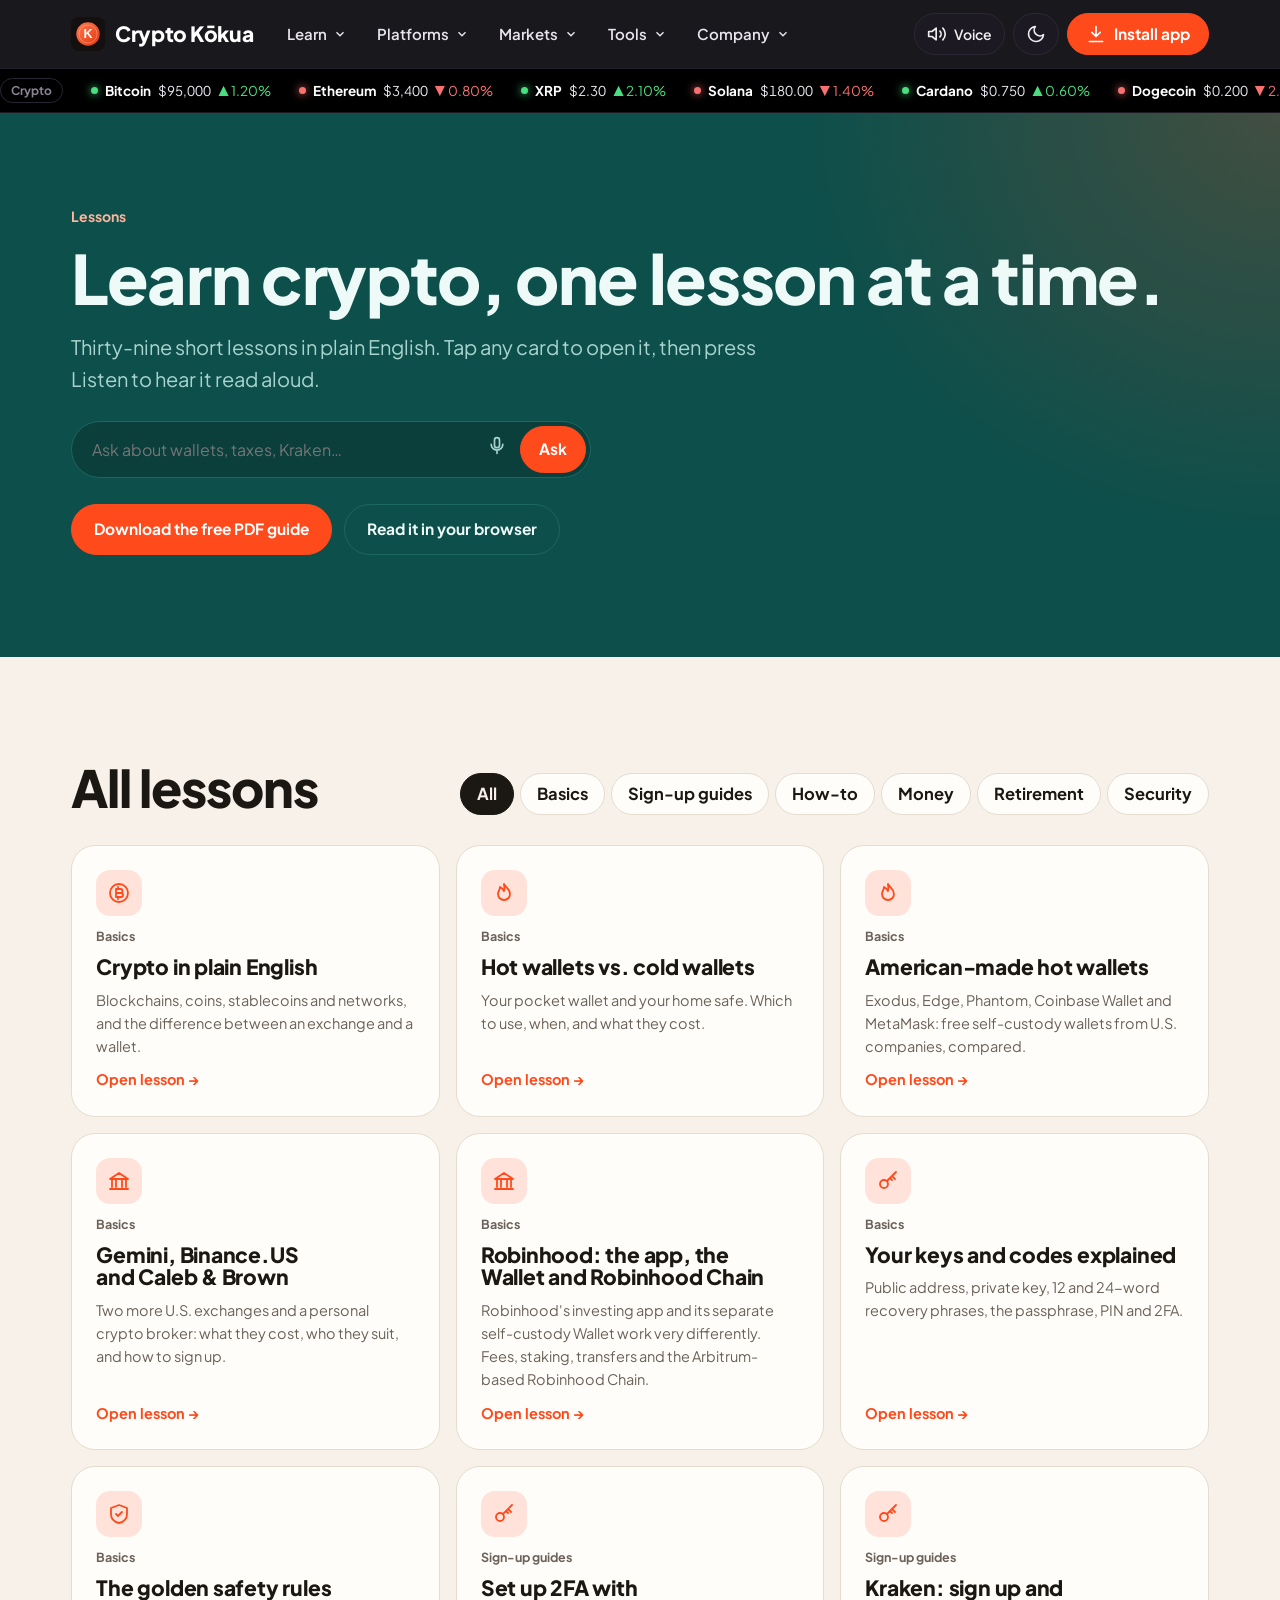
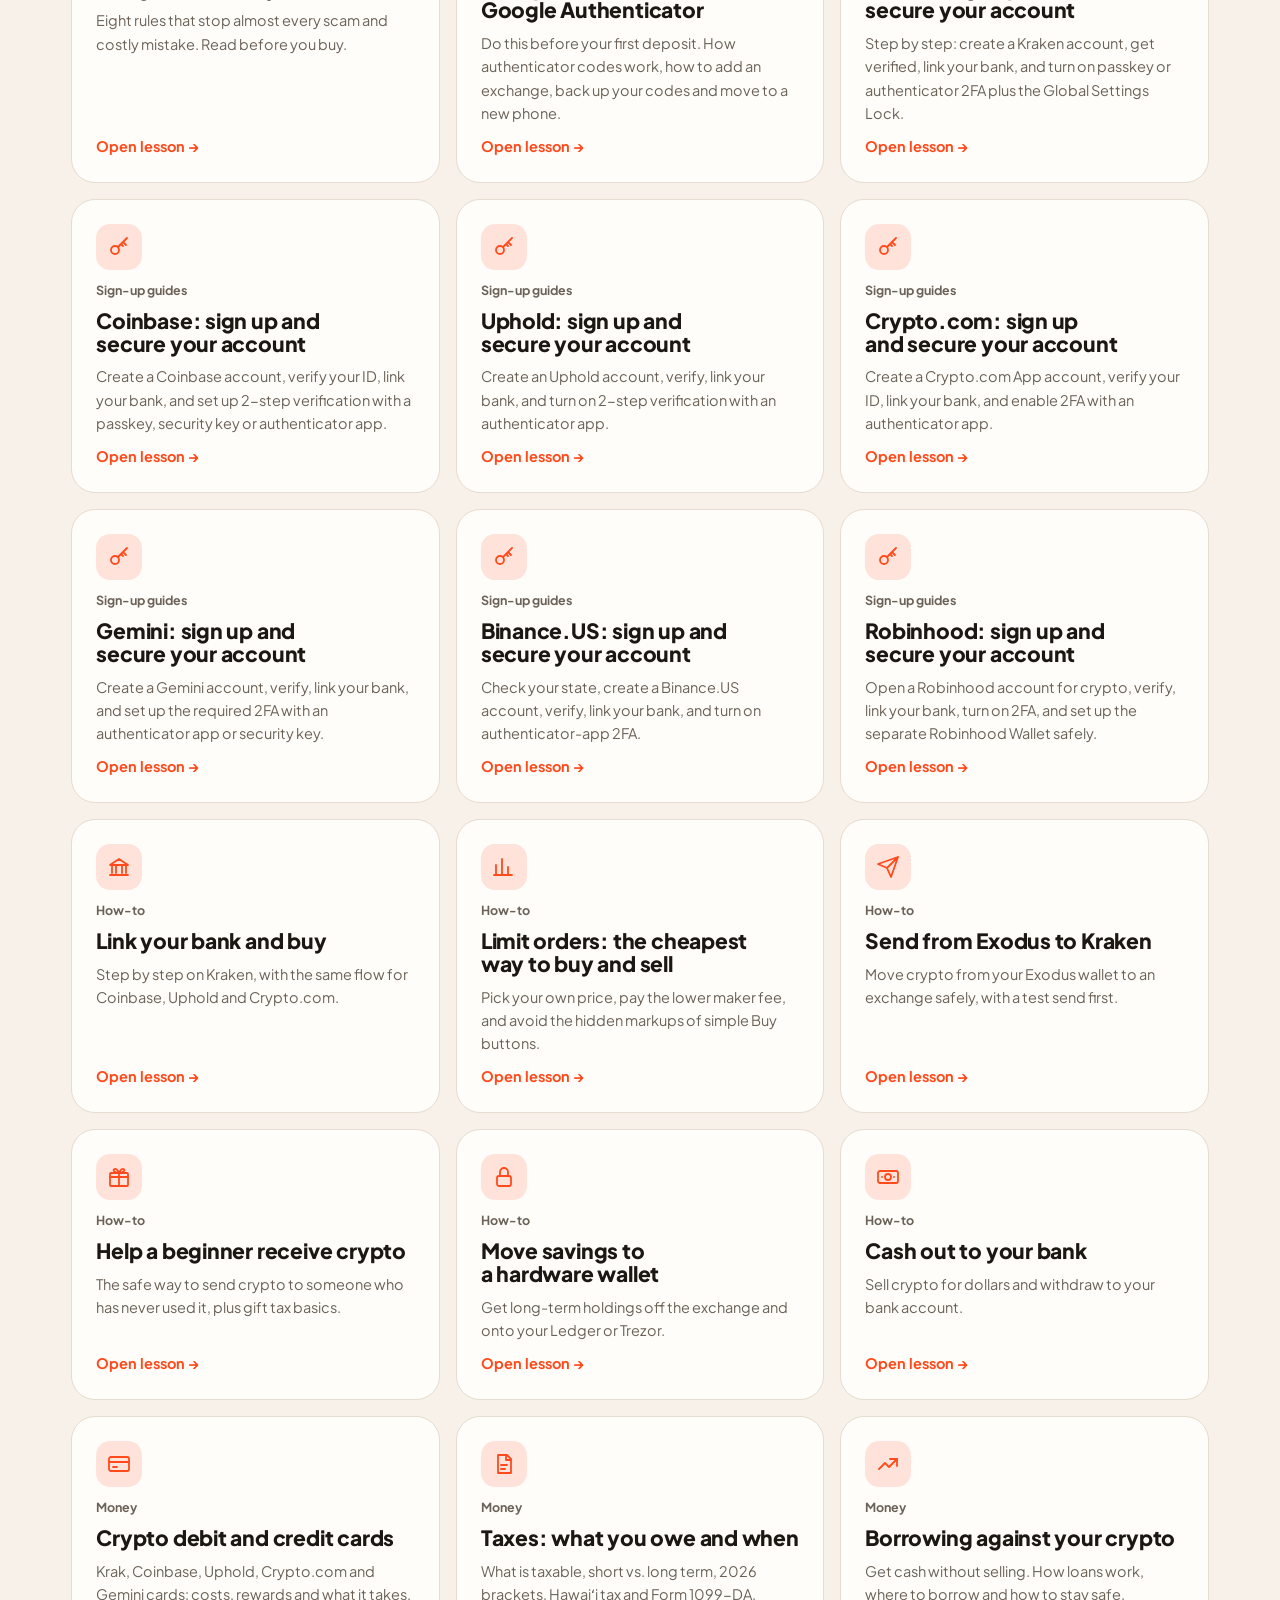
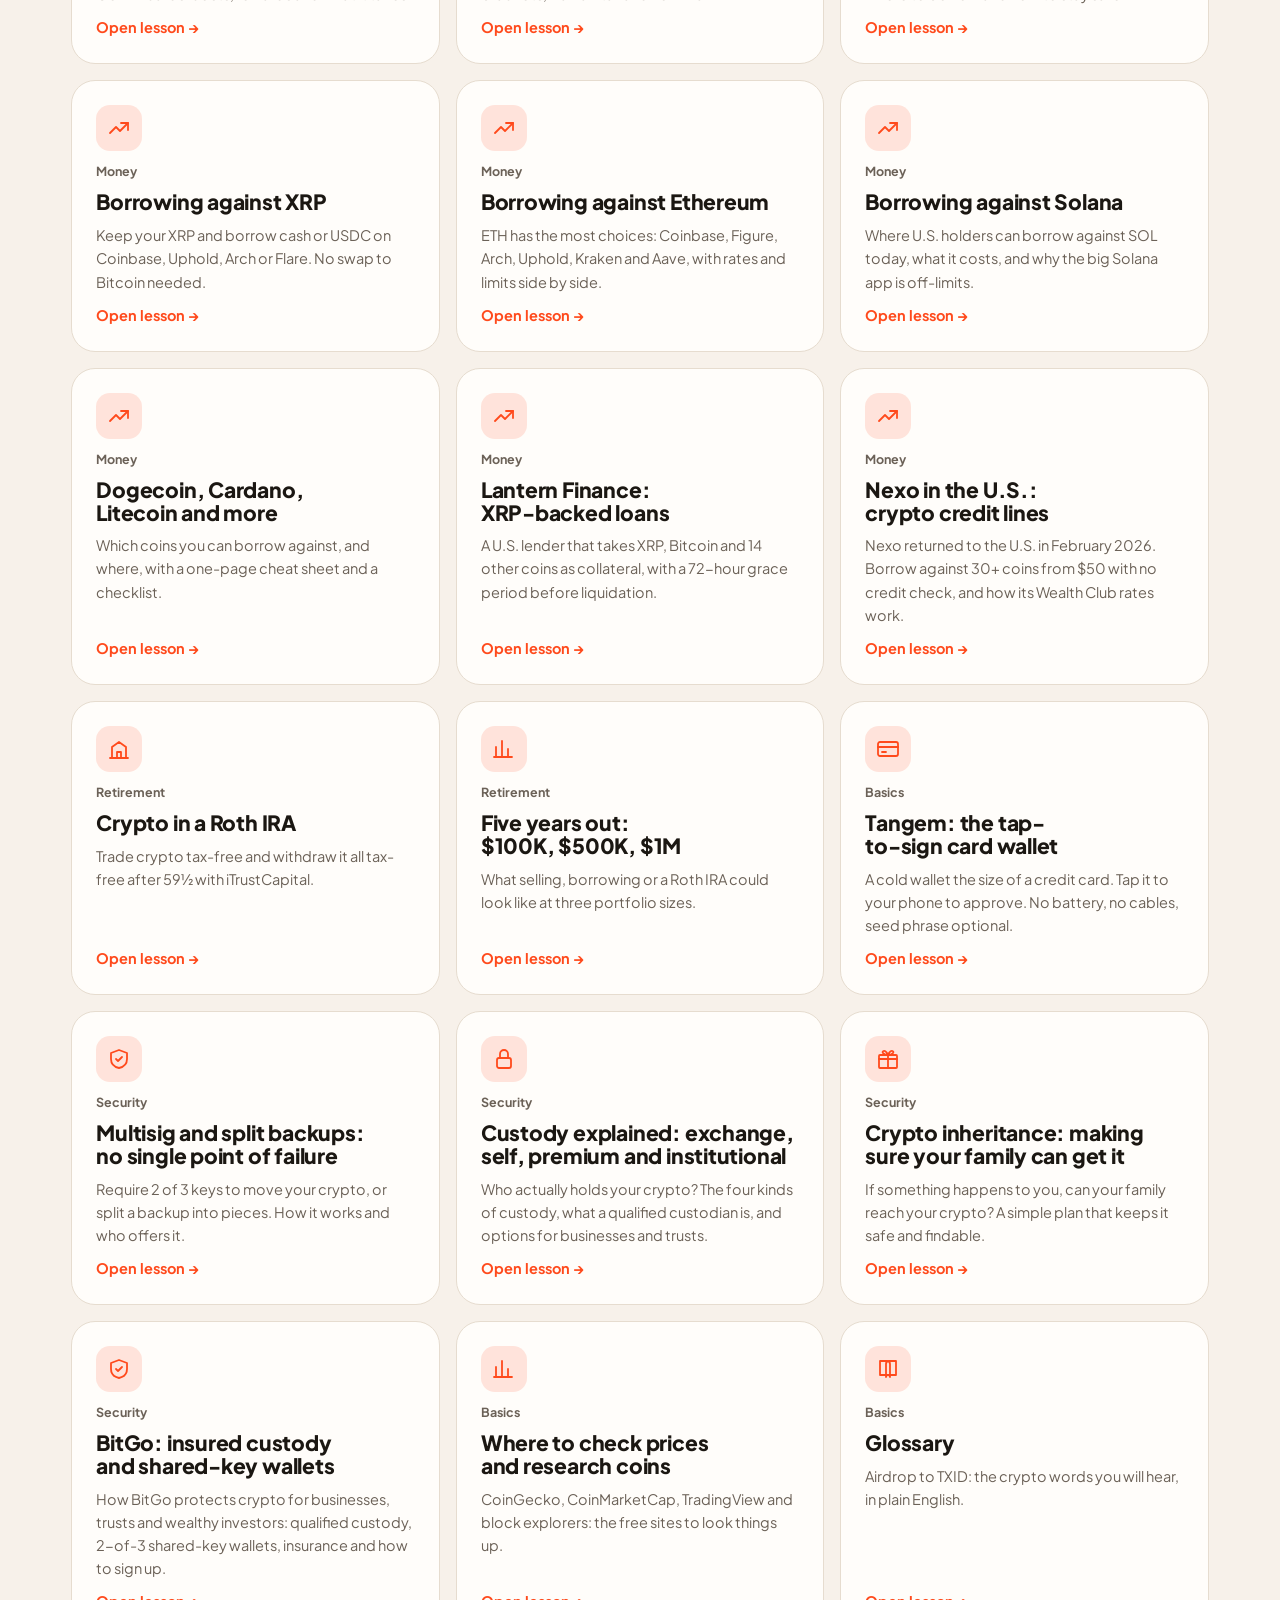
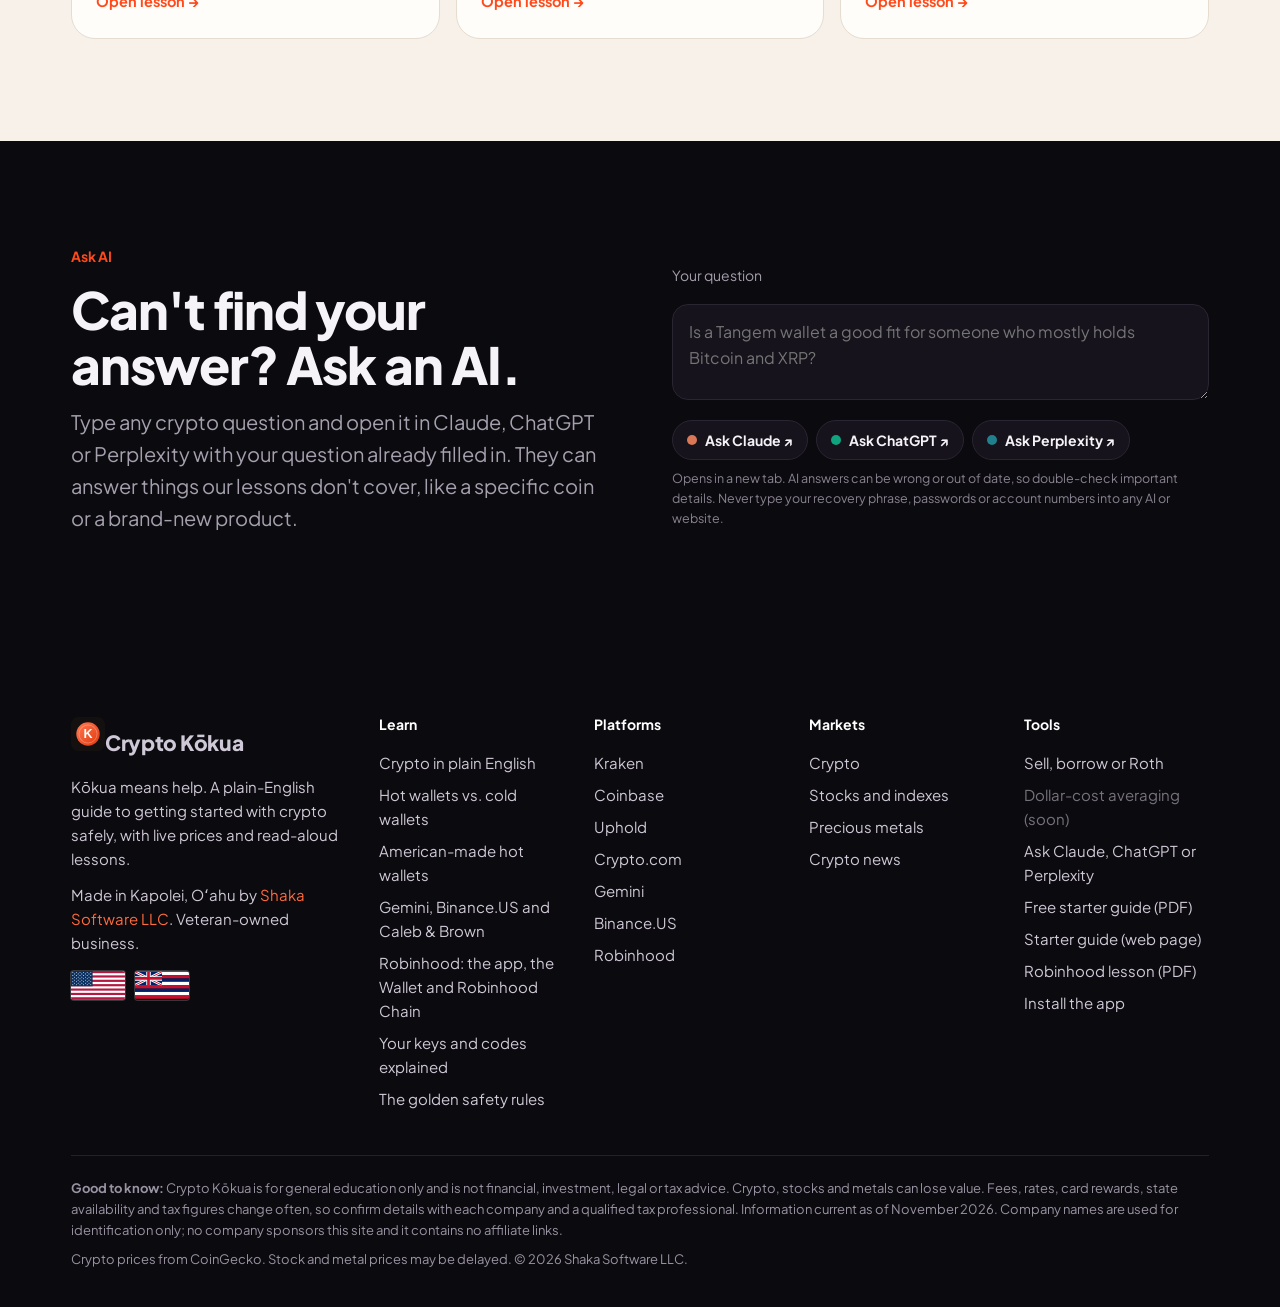
==== commit e5394d65: "Add exchange sign-up and 2FA guides, stricter Ask matching, mobile menu dots Co-Authored-By: Claude " ====
--- a/learn.html
+++ b/learn.html
@@ -4,21 +4,21 @@
 <meta charset="utf-8">
 <meta name="viewport" content="width=device-width, initial-scale=1">
 <title>Lessons · Crypto Kōkua</title>
-<meta name="description" content="Thirty-one plain-English crypto lessons with read-aloud: keys, wallets, exchanges, cards, taxes, borrowing and Roth IRAs.">
+<meta name="description" content="Thirty-nine plain-English crypto lessons with read-aloud: keys, wallets, exchanges, cards, taxes, borrowing and Roth IRAs.">
 <meta name="theme-color" content="#0b0a0f">
 <link rel="manifest" href="manifest.webmanifest">
 <link rel="icon" href="icons/icon.svg" type="image/svg+xml">
 <link rel="apple-touch-icon" href="icons/icon-192.png">
 <link rel="preconnect" href="https://fonts.googleapis.com"><link rel="preconnect" href="https://fonts.gstatic.com" crossorigin>
 <link href="https://fonts.googleapis.com/css2?family=Plus+Jakarta+Sans:wght@400;500;600;700;800&display=swap" rel="stylesheet">
-<link rel="stylesheet" href="css/site.css?v=20">
+<link rel="stylesheet" href="css/site.css?v=21">
 <script>try{var t=localStorage.getItem('ck-theme');if(t)document.documentElement.dataset.ck=t}catch(e){}</script>
 </head>
 <body>
 <main id="main">
 <section class="hero t-lagoon"><div class="wrap">
  <span class="kicker" style="color:#ffb59c">Lessons</span><h1>Learn crypto, one lesson at a time.</h1>
- <p class="lead" style="margin-top:16px">Thirty-one short lessons in plain English. Tap any card to open it, then press Listen to hear it read aloud.</p>
+ <p class="lead" style="margin-top:16px">Thirty-nine short lessons in plain English. Tap any card to open it, then press Listen to hear it read aloud.</p>
  <form class="ask" role="search" autocomplete="off"><input type="search" placeholder="Ask about wallets, taxes, Kraken…" aria-label="Search lessons">
 <button type="button" class="mic" aria-label="Speak your question"><svg class="i" viewBox="0 0 24 24" fill="none" stroke="currentColor" stroke-width="2" stroke-linecap="round" stroke-linejoin="round"><rect x="9" y="2" width="6" height="12" rx="3"/><path d="M5 10a7 7 0 0 0 14 0M12 17v4"/></svg></button>
 <button class="btn pri go" type="submit">Ask</button><div class="results"></div></form>
@@ -35,8 +35,8 @@
   <div class="ais" id="aiBtns"></div><p class="ainote">Opens in a new tab. AI answers can be wrong or out of date, so double-check important details. Never type your recovery phrase, passwords or account numbers into any AI or website.</p></div>
 </div></section>
 </main>
-<script src="js/data.js?v=20"></script>
-<script src="js/site.js?v=20"></script>
+<script src="js/data.js?v=21"></script>
+<script src="js/site.js?v=21"></script>
 <script>{
 const {$,$$}=CK;const cats=['All',...new Set(T.map(t=>t.cat))];let cur='All';
 const draw=()=>{$('#grid').innerHTML=T.filter(t=>cur==='All'||t.cat===cur).map(CK.lessonCard).join('')};
--- a/css/site.css
+++ b/css/site.css
@@ -401,3 +401,9 @@
 @media(prefers-reduced-motion:reduce){.mtable tbody tr.mrow,.bigc .ln{animation:none}.bigc .ln{stroke-dashoffset:0}.dxw,.dxc{transition:none}}
 .mtable .who span .ext{display:inline}
 .mtable .who .coin{display:grid;color:#fff;font-size:12px}
+/* mobile menu: colored dots beside each link (like Ask Hawaiʻi) */
+.mnav a{position:relative;padding-left:22px}
+.mnav a::before{content:"";position:absolute;left:2px;top:15px;width:9px;height:9px;border-radius:50%;background:var(--dot,#f97316);box-shadow:0 0 0 3px color-mix(in srgb,var(--dot,#f97316) 22%,transparent)}
+.mnav a:nth-of-type(8n+1){--dot:#f97316}.mnav a:nth-of-type(8n+2){--dot:#22c55e}.mnav a:nth-of-type(8n+3){--dot:#38bdf8}.mnav a:nth-of-type(8n+4){--dot:#a78bfa}
+.mnav a:nth-of-type(8n+5){--dot:#facc15}.mnav a:nth-of-type(8n+6){--dot:#f472b6}.mnav a:nth-of-type(8n+7){--dot:#2dd4bf}.mnav a:nth-of-type(8n+8){--dot:#fb7185}
+.mnav a span{display:block;font-size:13px;color:#8a8392;margin-top:2px}
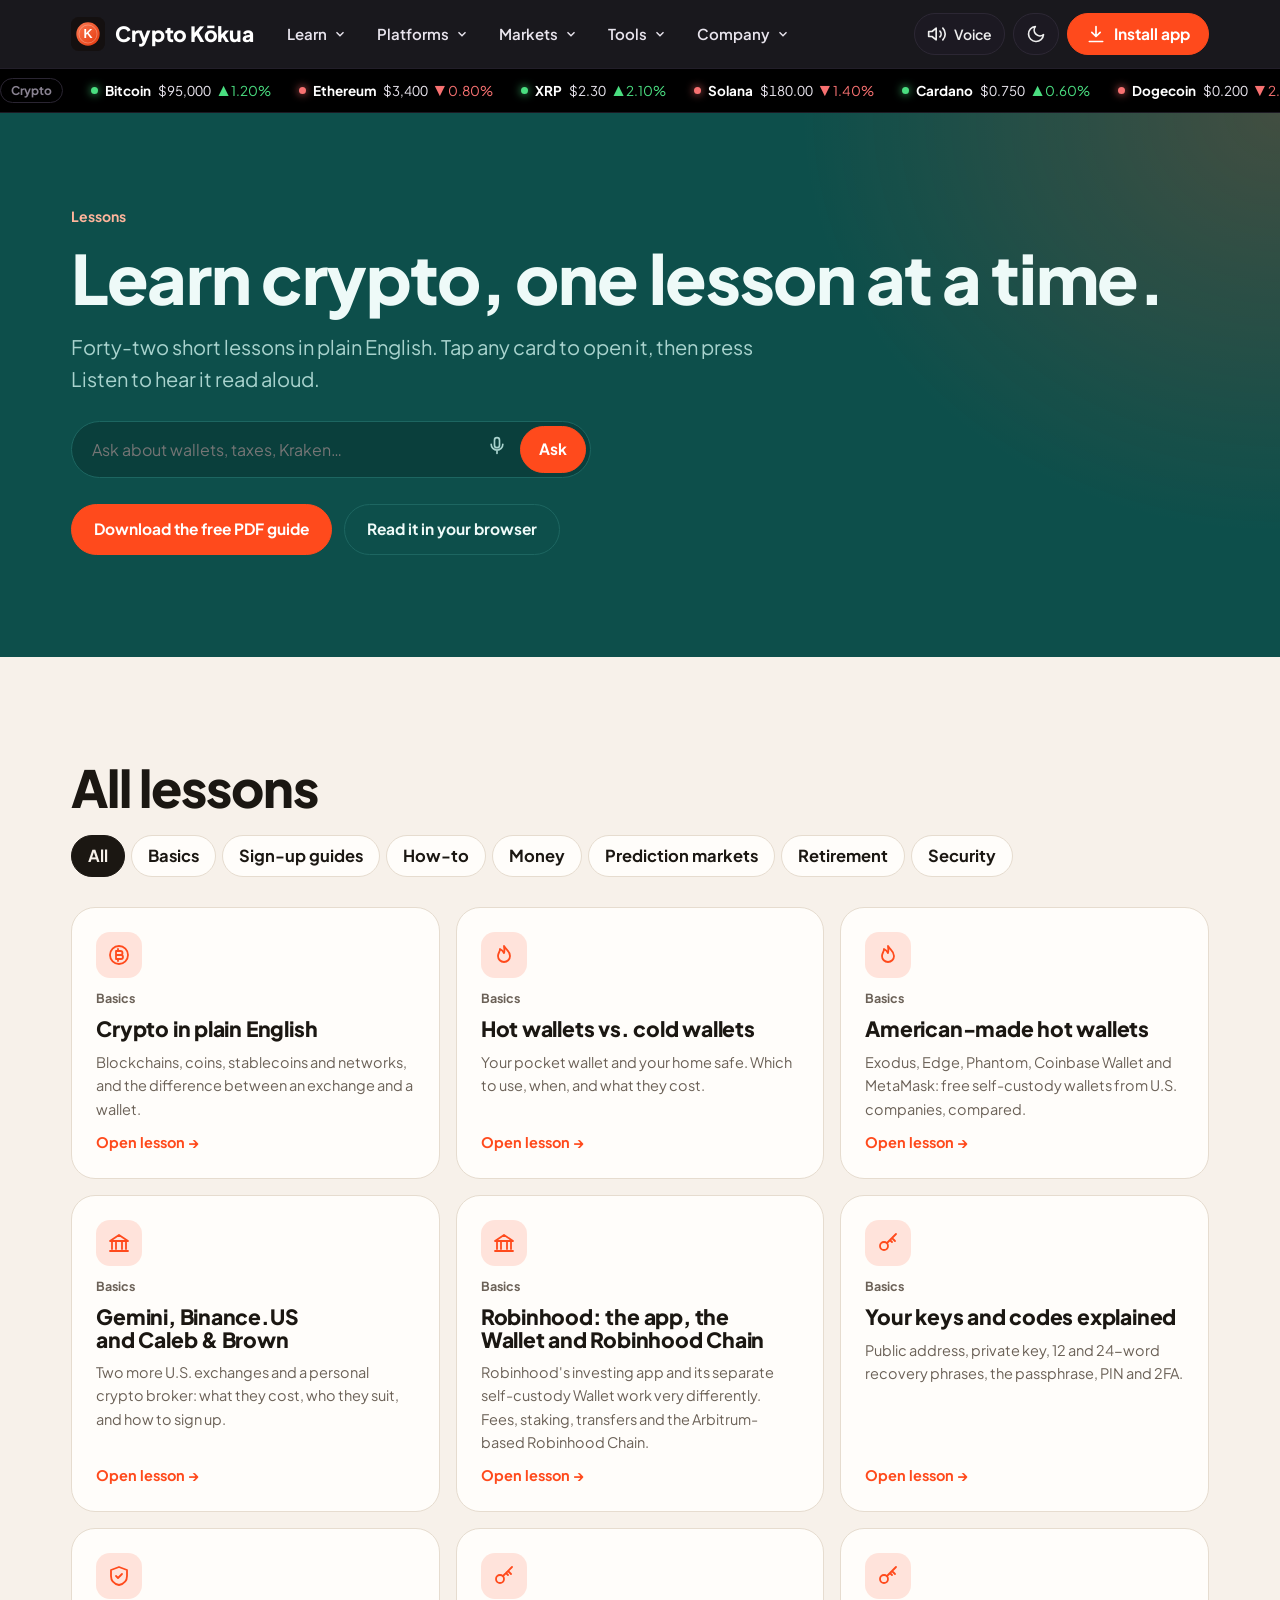
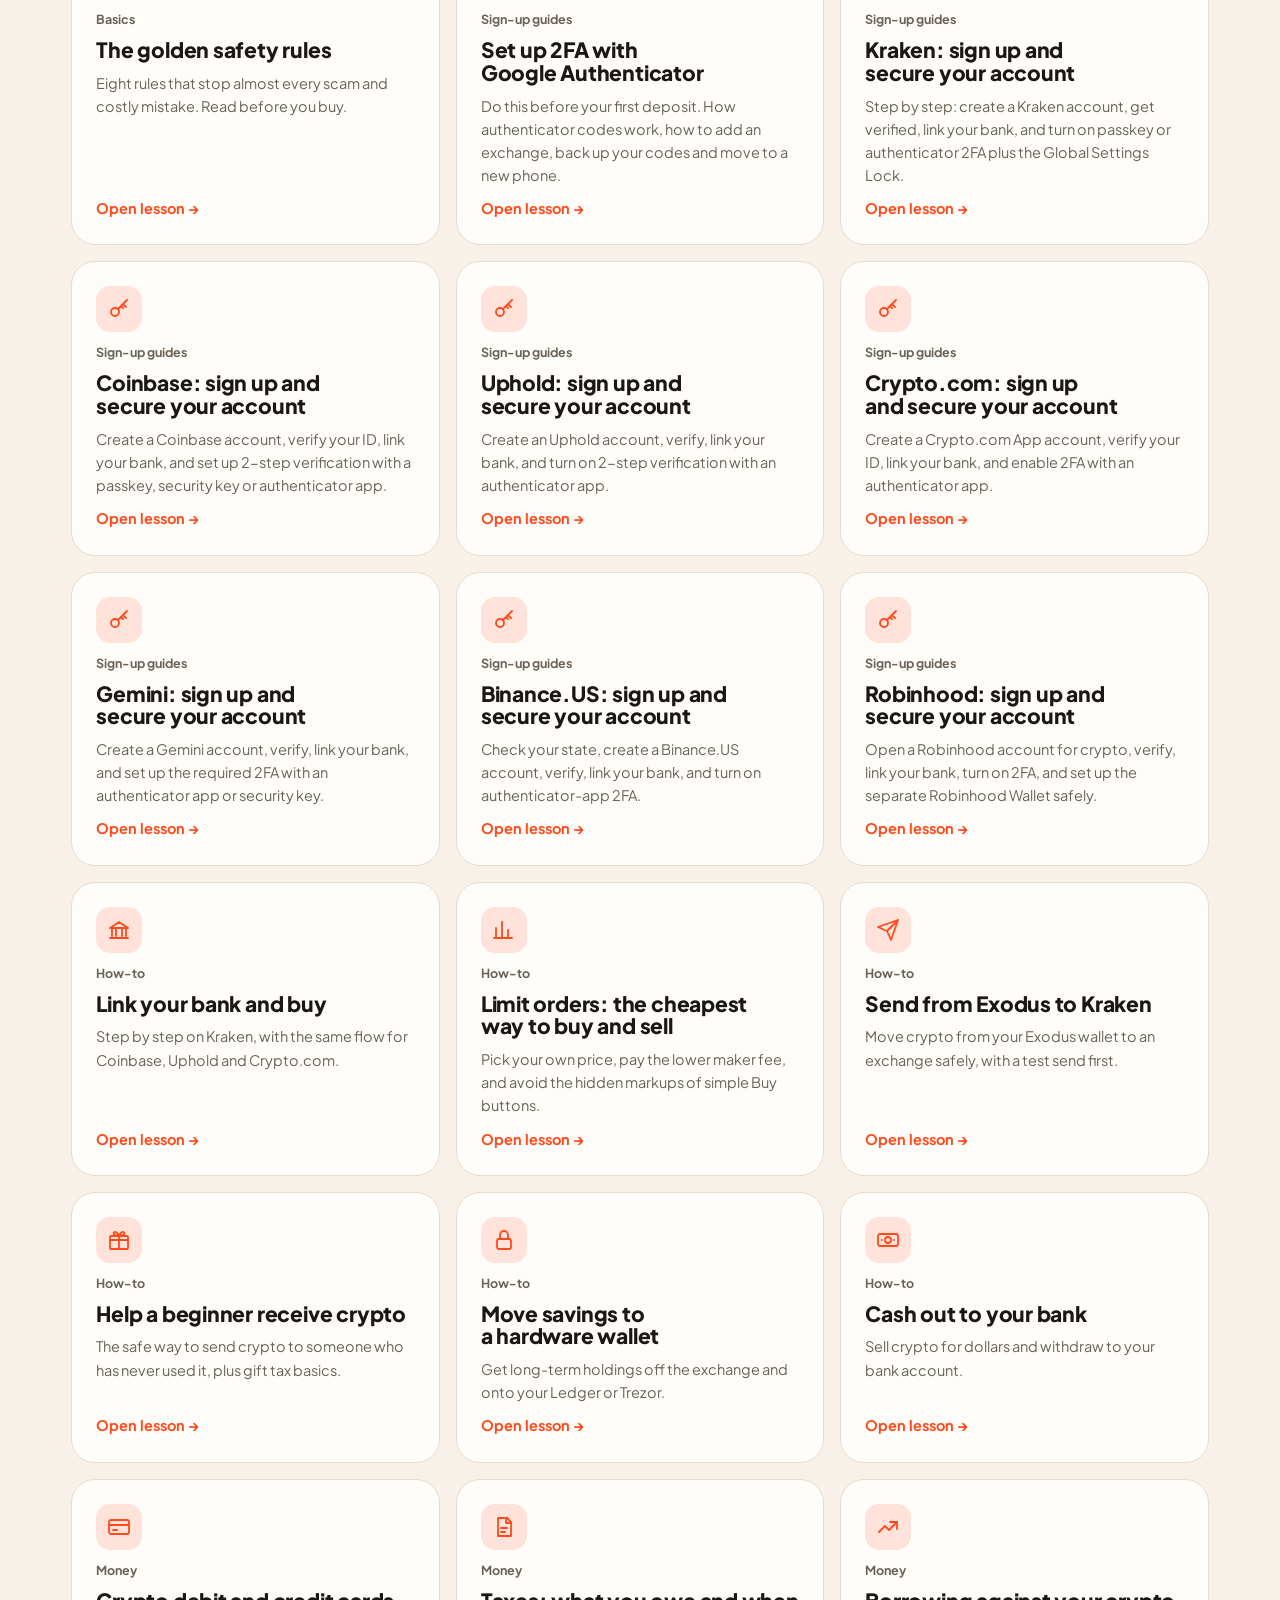
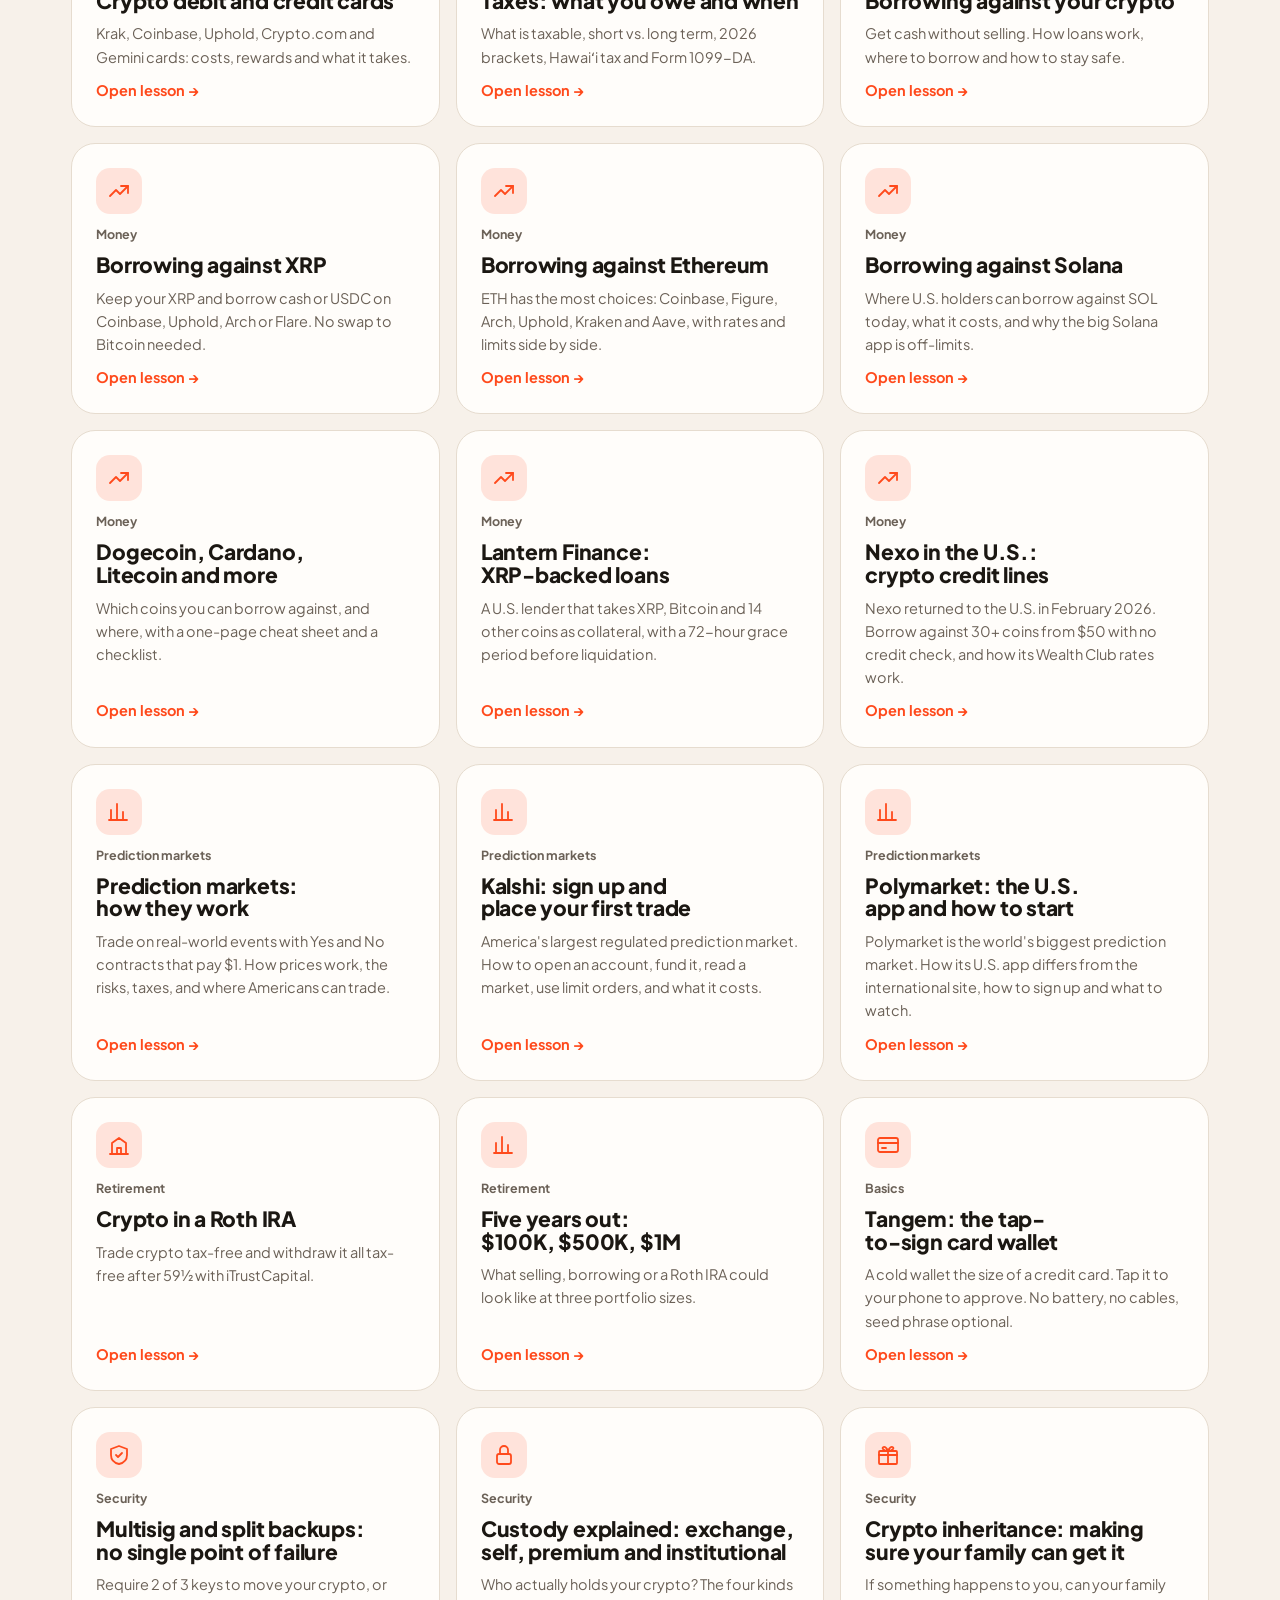
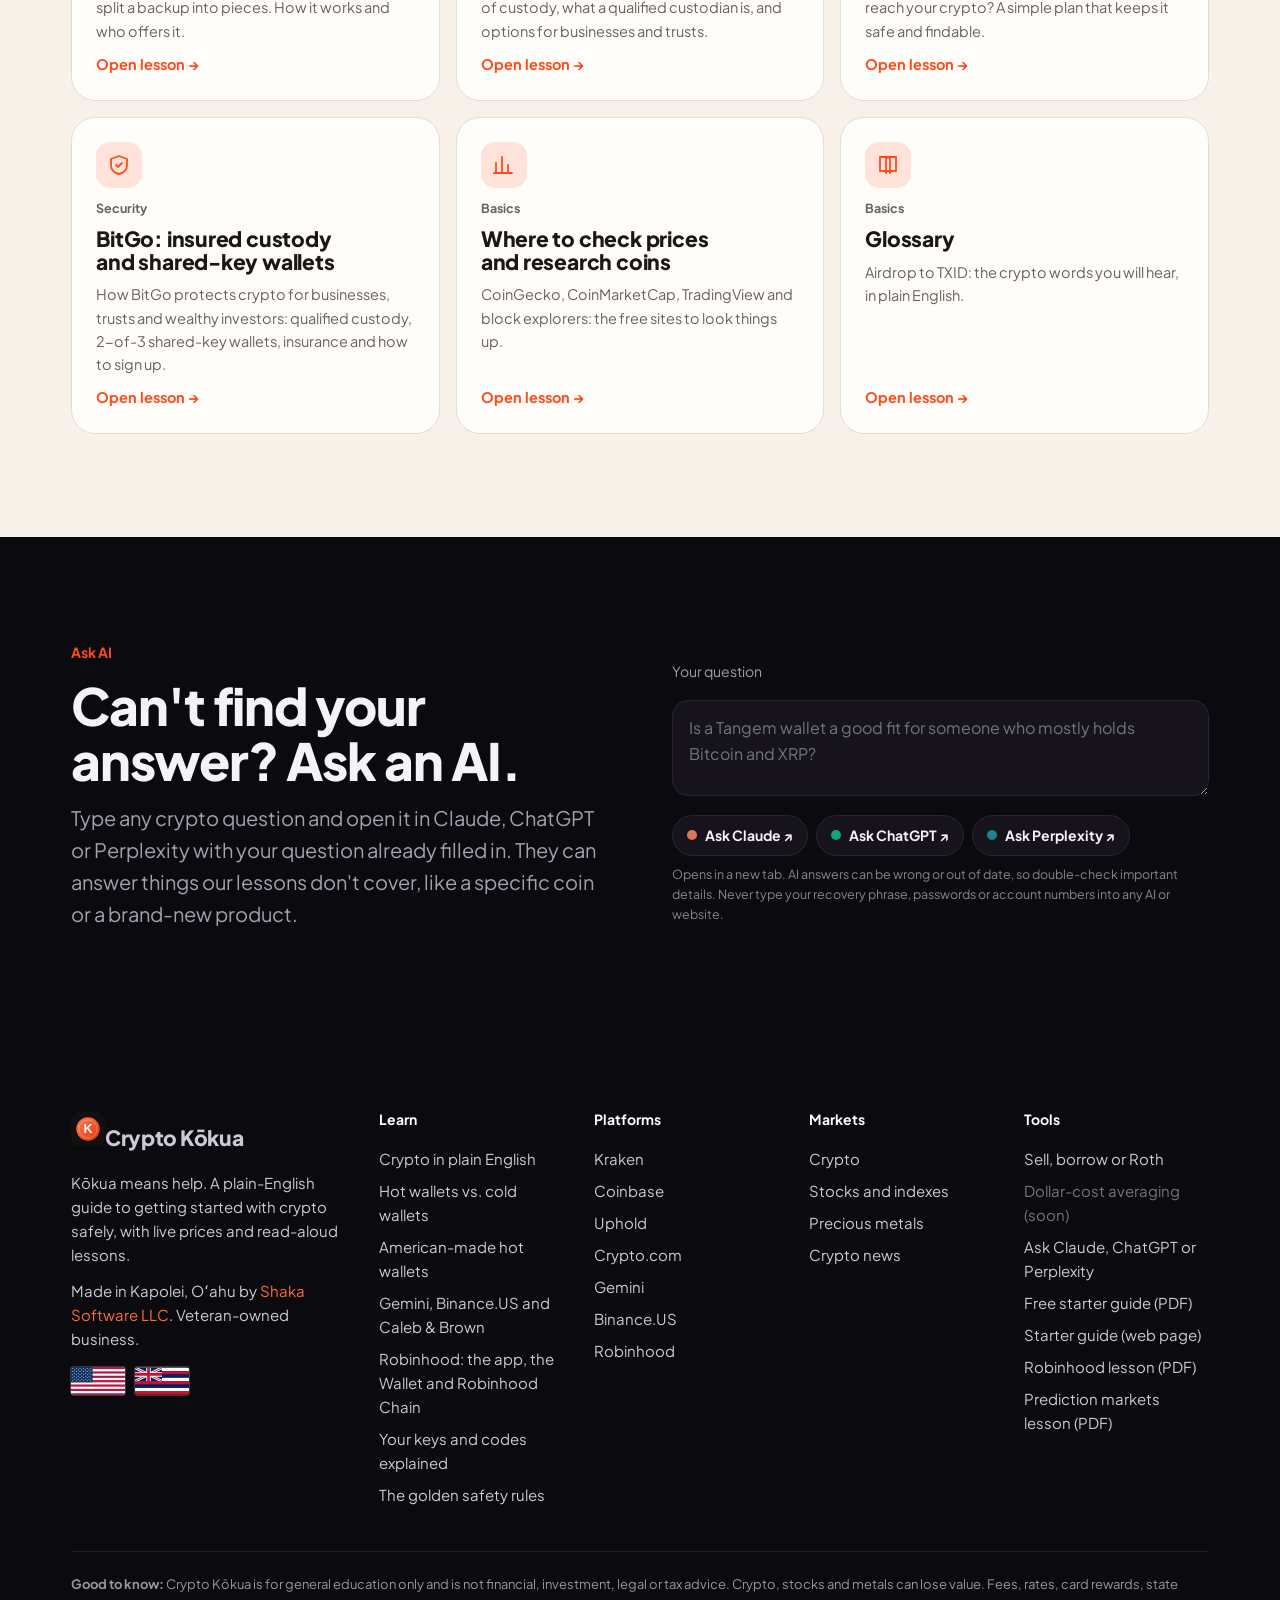
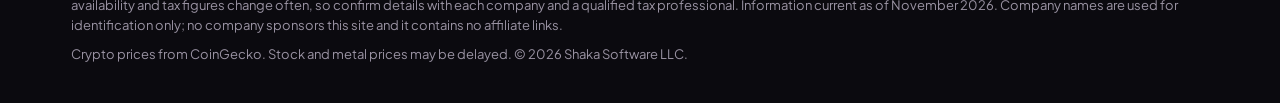
==== commit 7cf1c456: "Add prediction markets section and Kalshi, Polymarket lessons; guide v9 Co-Authored-By: Claude Opus " ====
--- a/learn.html
+++ b/learn.html
@@ -4,21 +4,21 @@
 <meta charset="utf-8">
 <meta name="viewport" content="width=device-width, initial-scale=1">
 <title>Lessons · Crypto Kōkua</title>
-<meta name="description" content="Thirty-nine plain-English crypto lessons with read-aloud: keys, wallets, exchanges, cards, taxes, borrowing and Roth IRAs.">
+<meta name="description" content="Forty-two plain-English crypto lessons with read-aloud: keys, wallets, exchanges, cards, taxes, borrowing and Roth IRAs.">
 <meta name="theme-color" content="#0b0a0f">
 <link rel="manifest" href="manifest.webmanifest">
 <link rel="icon" href="icons/icon.svg" type="image/svg+xml">
 <link rel="apple-touch-icon" href="icons/icon-192.png">
 <link rel="preconnect" href="https://fonts.googleapis.com"><link rel="preconnect" href="https://fonts.gstatic.com" crossorigin>
 <link href="https://fonts.googleapis.com/css2?family=Plus+Jakarta+Sans:wght@400;500;600;700;800&display=swap" rel="stylesheet">
-<link rel="stylesheet" href="css/site.css?v=21">
+<link rel="stylesheet" href="css/site.css?v=22">
 <script>try{var t=localStorage.getItem('ck-theme');if(t)document.documentElement.dataset.ck=t}catch(e){}</script>
 </head>
 <body>
 <main id="main">
 <section class="hero t-lagoon"><div class="wrap">
  <span class="kicker" style="color:#ffb59c">Lessons</span><h1>Learn crypto, one lesson at a time.</h1>
- <p class="lead" style="margin-top:16px">Thirty-nine short lessons in plain English. Tap any card to open it, then press Listen to hear it read aloud.</p>
+ <p class="lead" style="margin-top:16px">Forty-two short lessons in plain English. Tap any card to open it, then press Listen to hear it read aloud.</p>
  <form class="ask" role="search" autocomplete="off"><input type="search" placeholder="Ask about wallets, taxes, Kraken…" aria-label="Search lessons">
 <button type="button" class="mic" aria-label="Speak your question"><svg class="i" viewBox="0 0 24 24" fill="none" stroke="currentColor" stroke-width="2" stroke-linecap="round" stroke-linejoin="round"><rect x="9" y="2" width="6" height="12" rx="3"/><path d="M5 10a7 7 0 0 0 14 0M12 17v4"/></svg></button>
 <button class="btn pri go" type="submit">Ask</button><div class="results"></div></form>
@@ -35,8 +35,8 @@
   <div class="ais" id="aiBtns"></div><p class="ainote">Opens in a new tab. AI answers can be wrong or out of date, so double-check important details. Never type your recovery phrase, passwords or account numbers into any AI or website.</p></div>
 </div></section>
 </main>
-<script src="js/data.js?v=21"></script>
-<script src="js/site.js?v=21"></script>
+<script src="js/data.js?v=22"></script>
+<script src="js/site.js?v=22"></script>
 <script>{
 const {$,$$}=CK;const cats=['All',...new Set(T.map(t=>t.cat))];let cur='All';
 const draw=()=>{$('#grid').innerHTML=T.filter(t=>cur==='All'||t.cat===cur).map(CK.lessonCard).join('')};
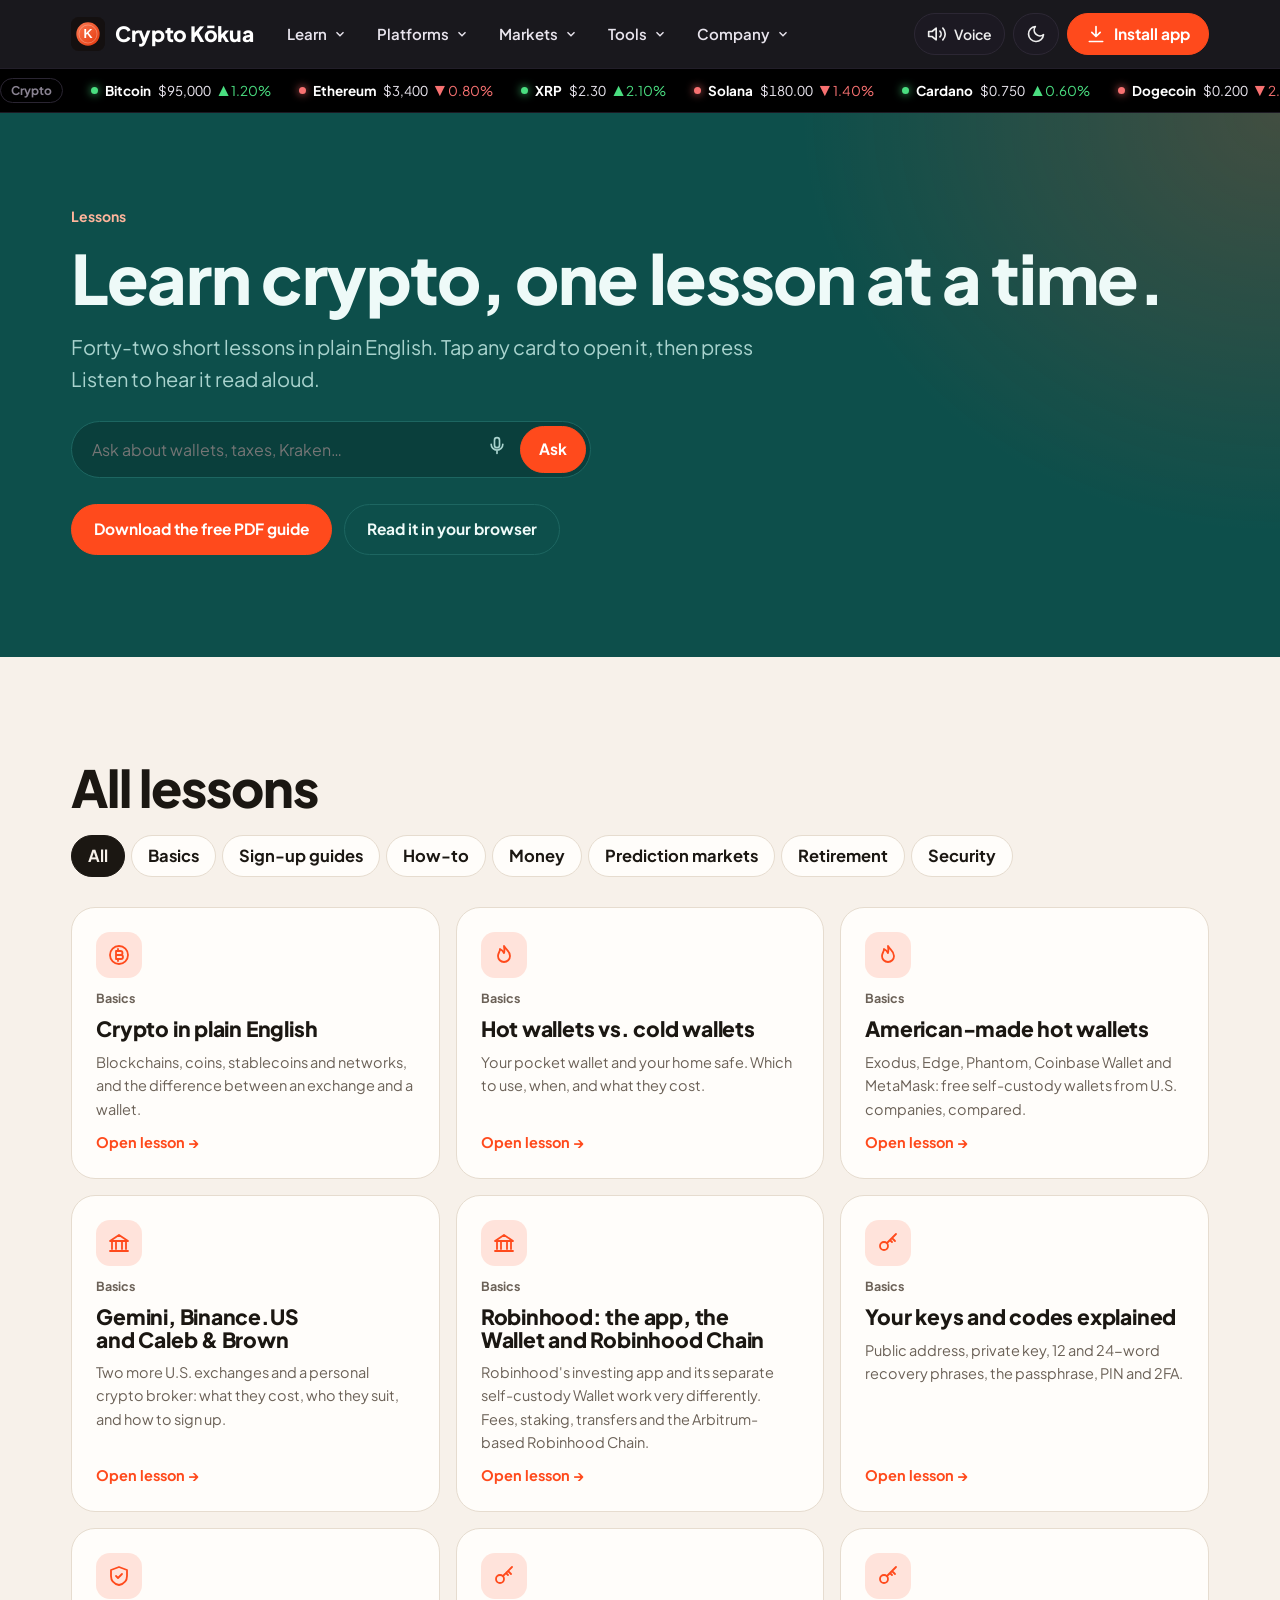
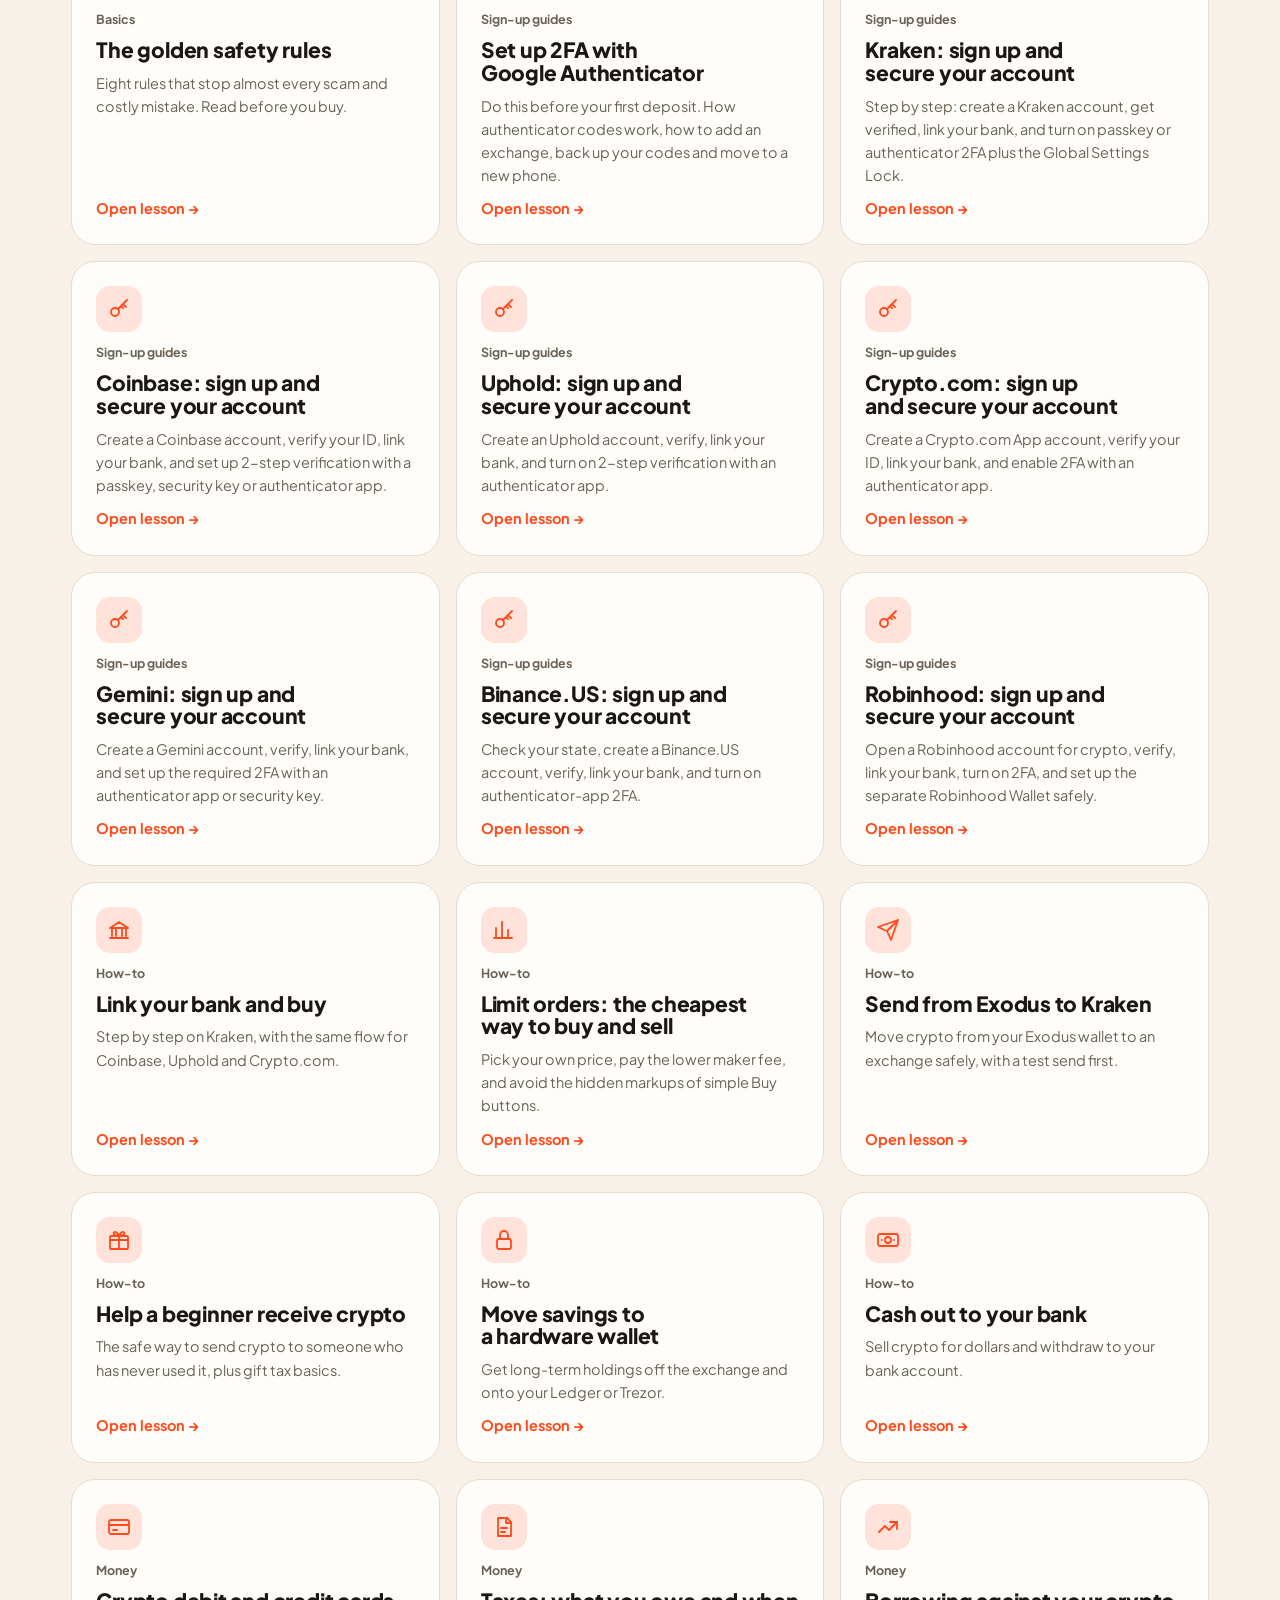
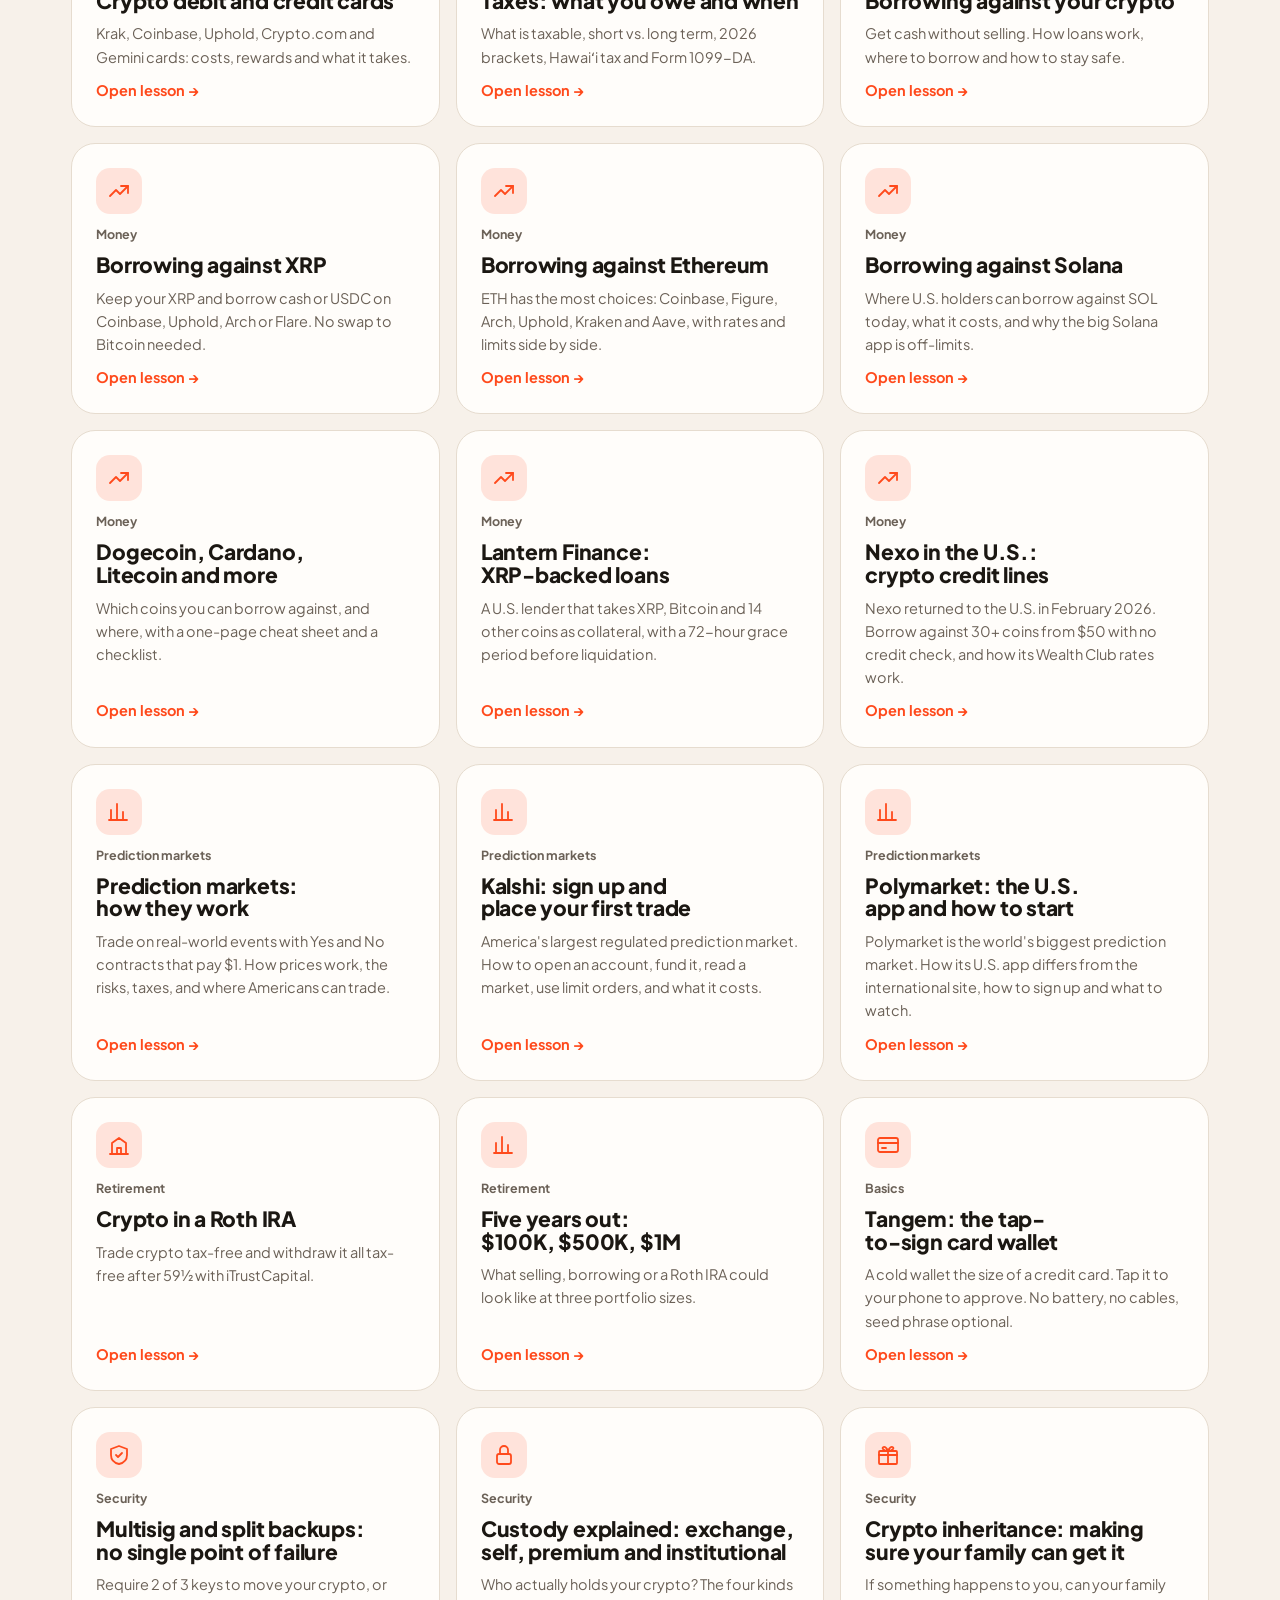
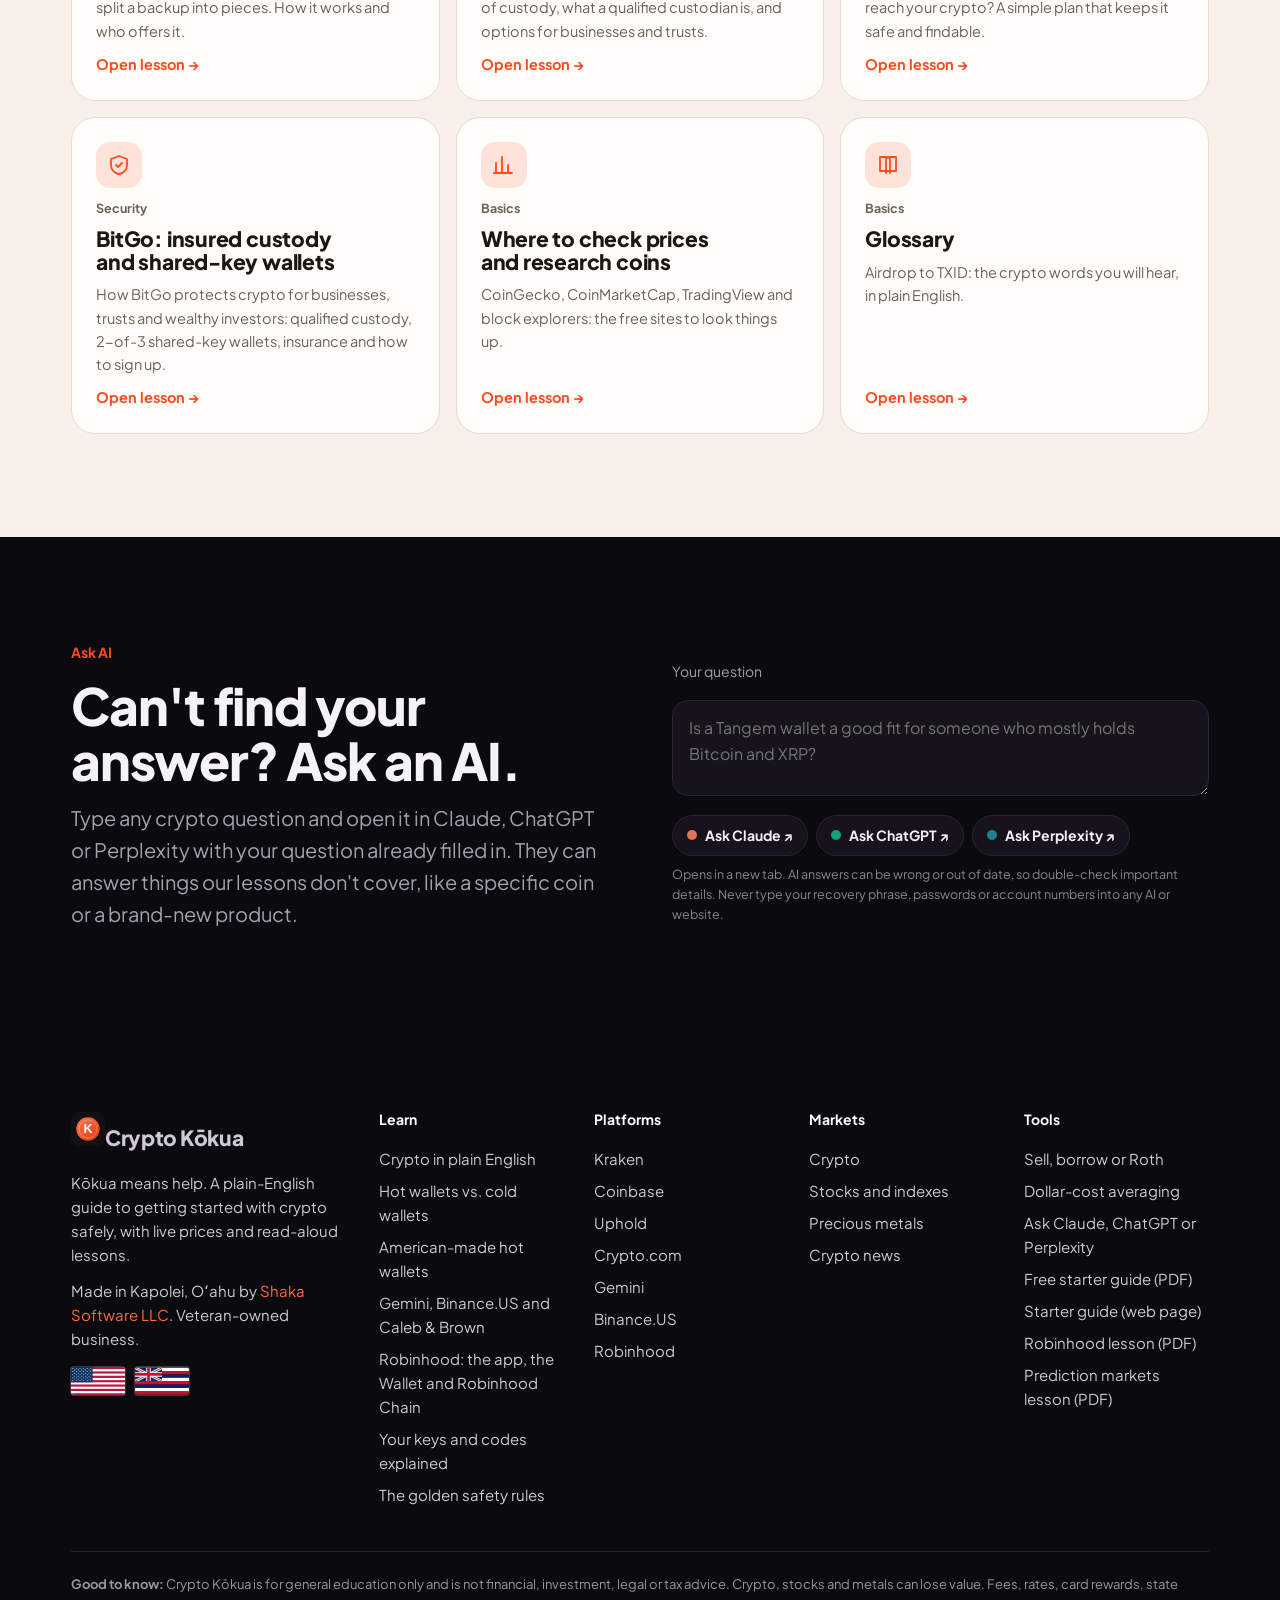
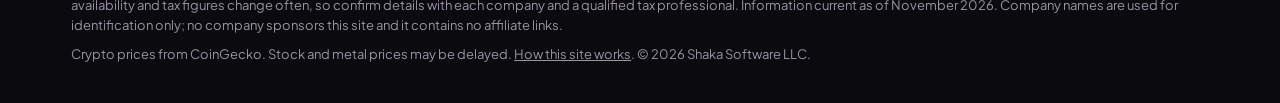
==== commit aca41986: "Add Transparency page and dollar-cost averaging calculator Co-Authored-By: Claude Opus 5.5 <noreply@" ====
--- a/learn.html
+++ b/learn.html
@@ -11,7 +11,7 @@
 <link rel="apple-touch-icon" href="icons/icon-192.png">
 <link rel="preconnect" href="https://fonts.googleapis.com"><link rel="preconnect" href="https://fonts.gstatic.com" crossorigin>
 <link href="https://fonts.googleapis.com/css2?family=Plus+Jakarta+Sans:wght@400;500;600;700;800&display=swap" rel="stylesheet">
-<link rel="stylesheet" href="css/site.css?v=22">
+<link rel="stylesheet" href="css/site.css?v=23">
 <script>try{var t=localStorage.getItem('ck-theme');if(t)document.documentElement.dataset.ck=t}catch(e){}</script>
 </head>
 <body>
@@ -35,8 +35,8 @@
   <div class="ais" id="aiBtns"></div><p class="ainote">Opens in a new tab. AI answers can be wrong or out of date, so double-check important details. Never type your recovery phrase, passwords or account numbers into any AI or website.</p></div>
 </div></section>
 </main>
-<script src="js/data.js?v=22"></script>
-<script src="js/site.js?v=22"></script>
+<script src="js/data.js?v=23"></script>
+<script src="js/site.js?v=23"></script>
 <script>{
 const {$,$$}=CK;const cats=['All',...new Set(T.map(t=>t.cat))];let cur='All';
 const draw=()=>{$('#grid').innerHTML=T.filter(t=>cur==='All'||t.cat===cur).map(CK.lessonCard).join('')};
--- a/css/site.css
+++ b/css/site.css
@@ -407,3 +407,4 @@
 .mnav a:nth-of-type(8n+1){--dot:#f97316}.mnav a:nth-of-type(8n+2){--dot:#22c55e}.mnav a:nth-of-type(8n+3){--dot:#38bdf8}.mnav a:nth-of-type(8n+4){--dot:#a78bfa}
 .mnav a:nth-of-type(8n+5){--dot:#facc15}.mnav a:nth-of-type(8n+6){--dot:#f472b6}.mnav a:nth-of-type(8n+7){--dot:#2dd4bf}.mnav a:nth-of-type(8n+8){--dot:#fb7185}
 .mnav a span{display:block;font-size:13px;color:#8a8392;margin-top:2px}
+@media(min-width:900px){.pillars.four{grid-template-columns:repeat(4,minmax(0,1fr))}}
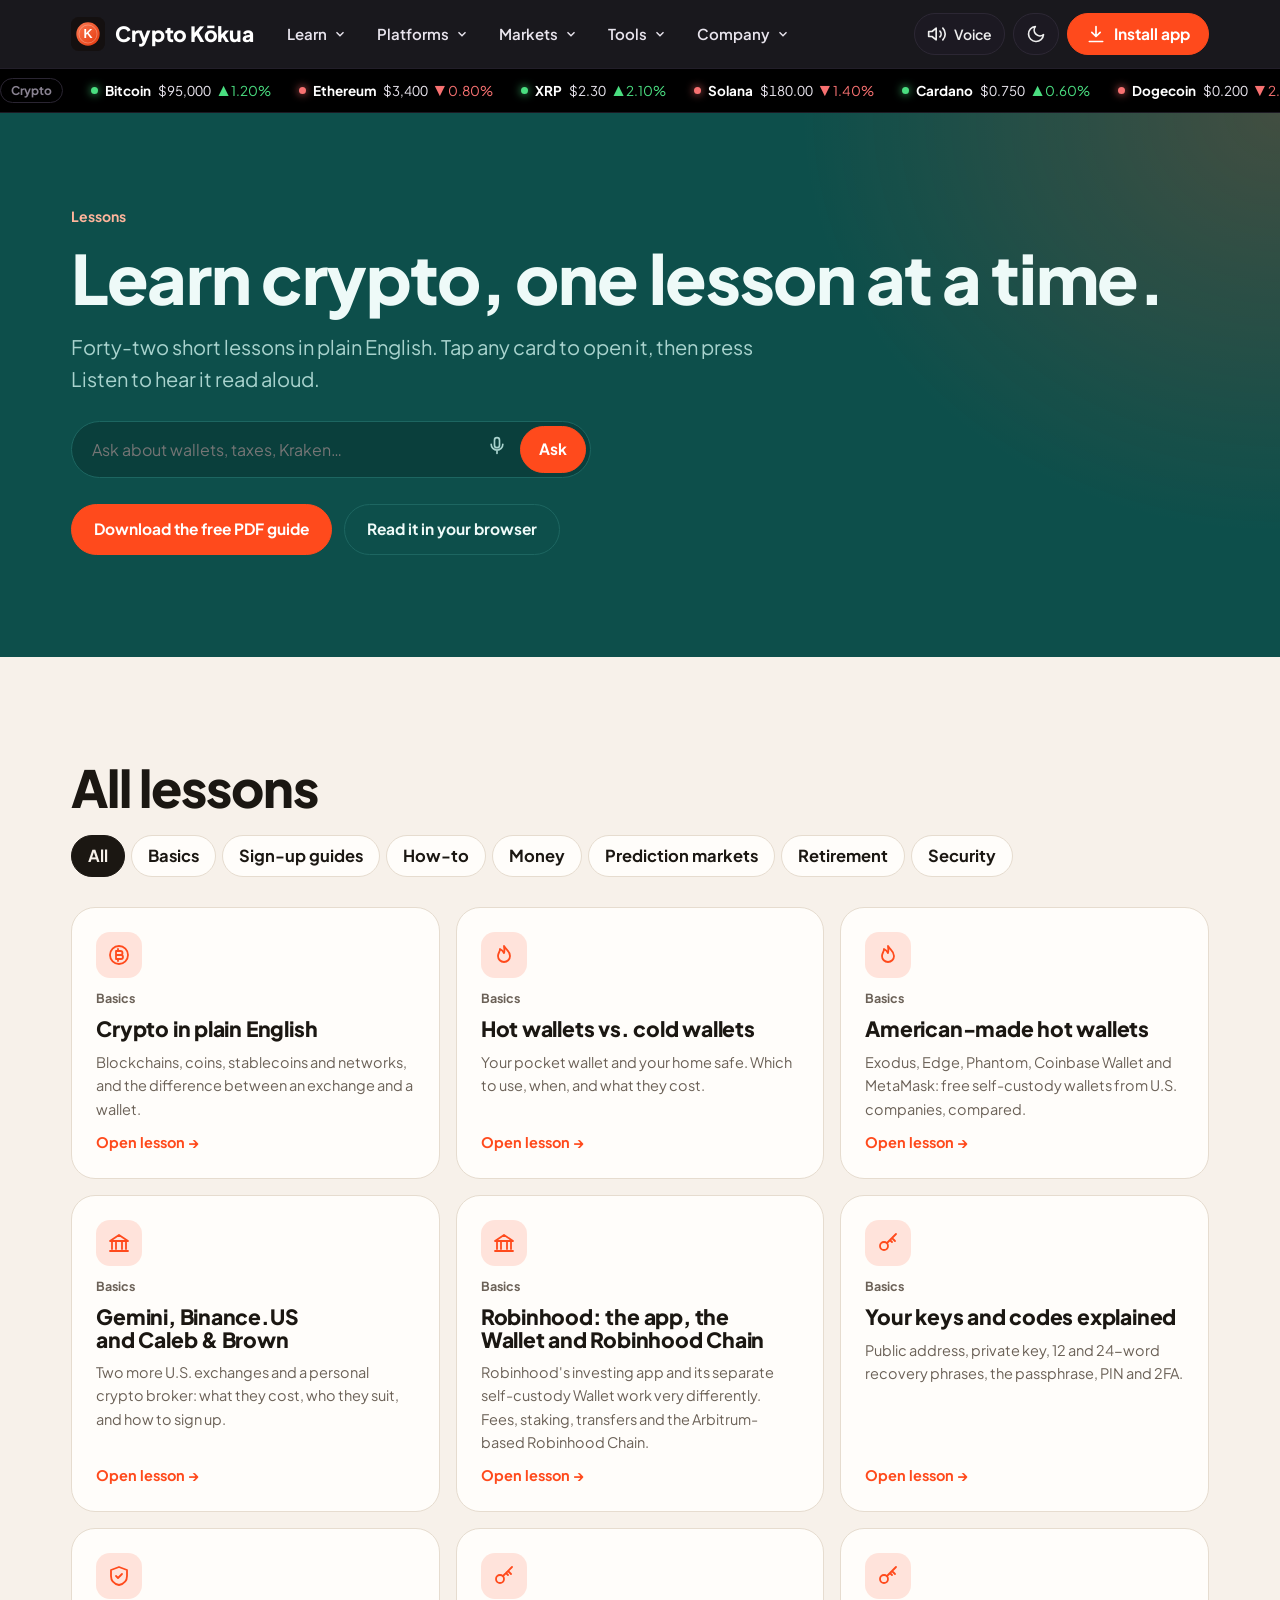
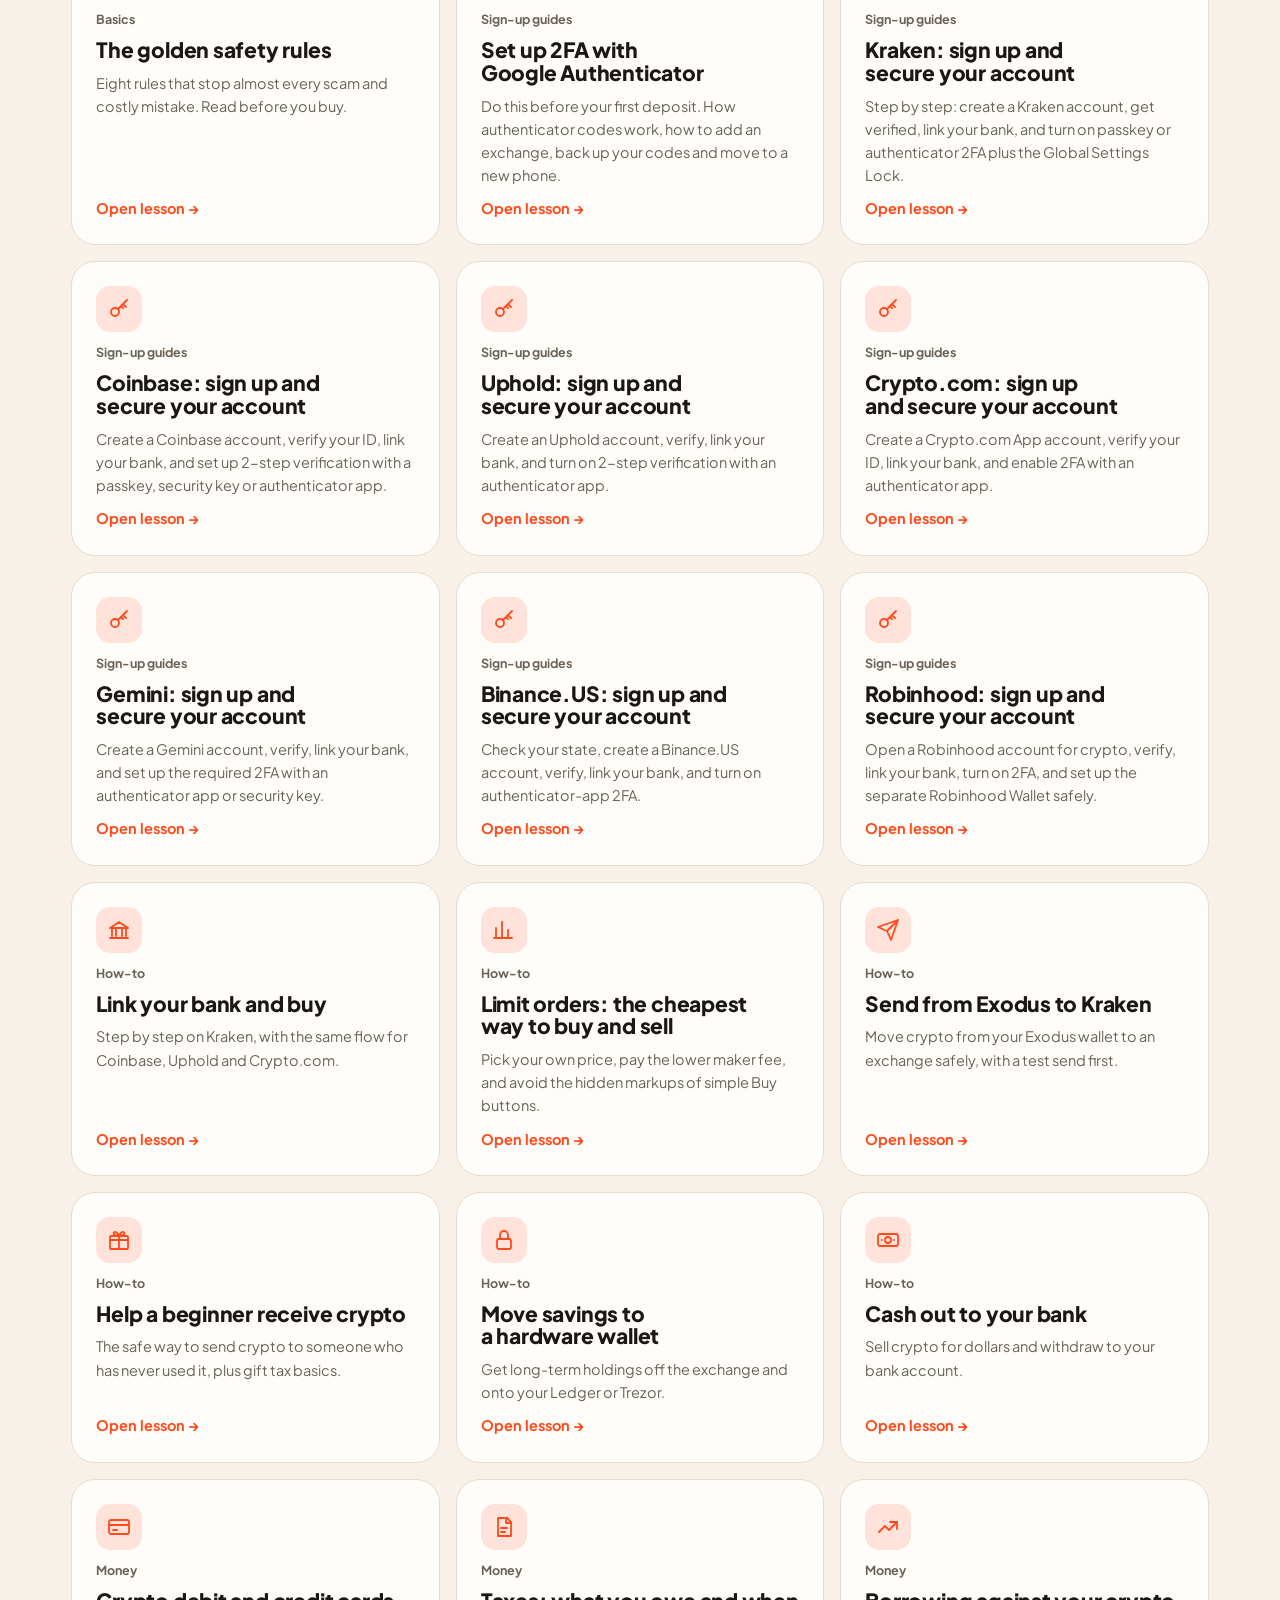
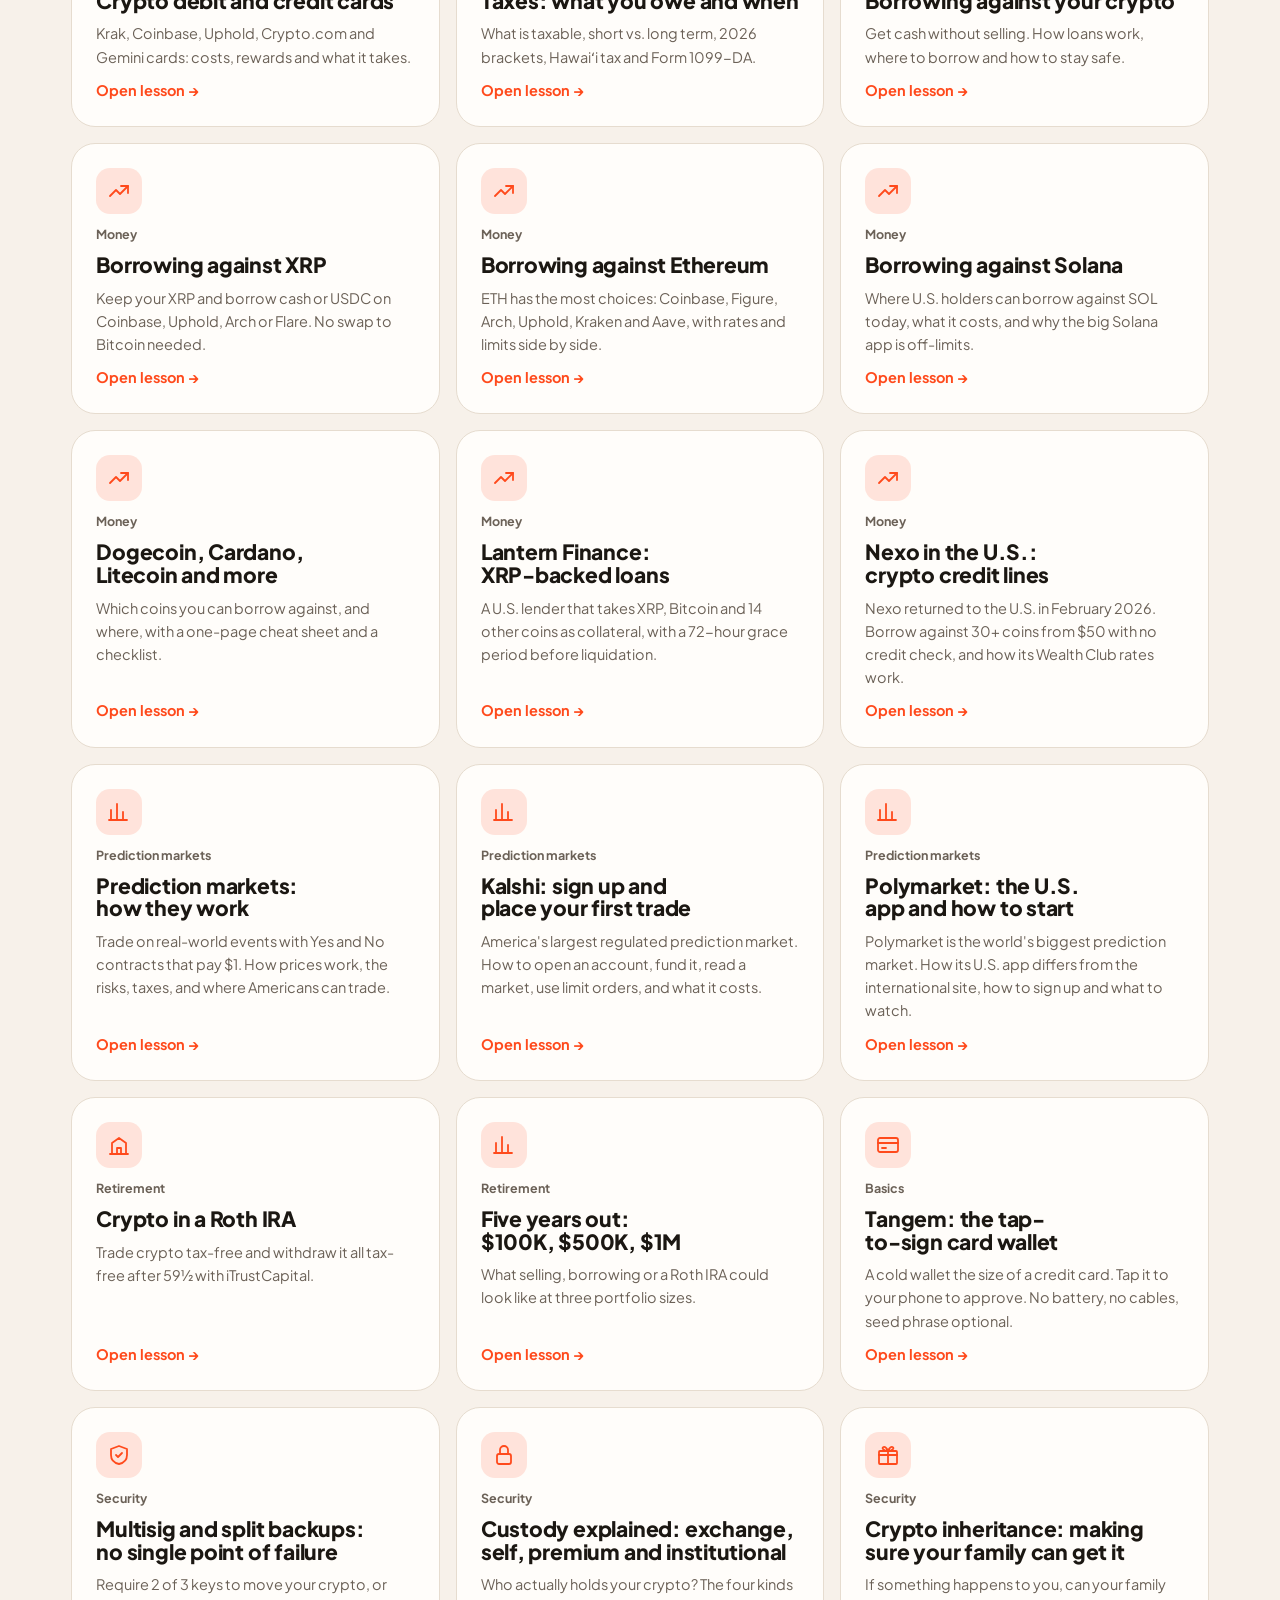
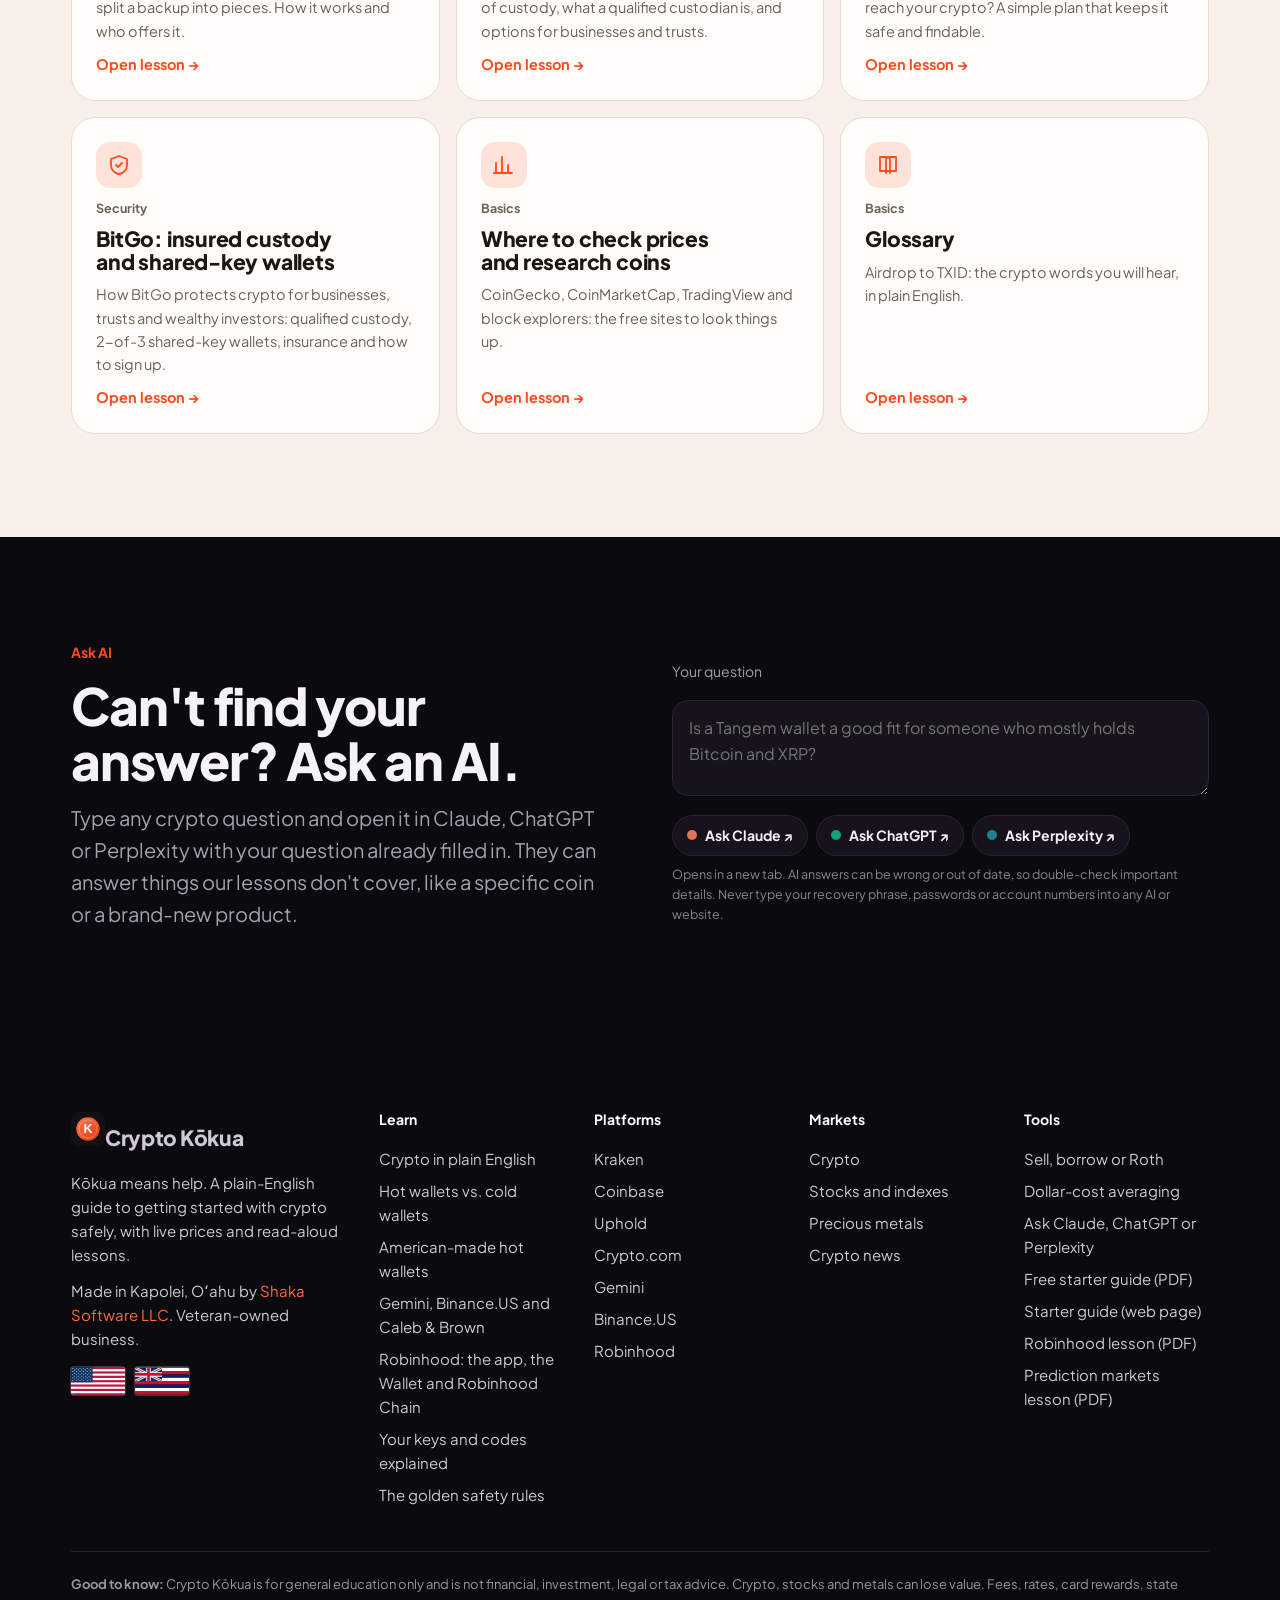
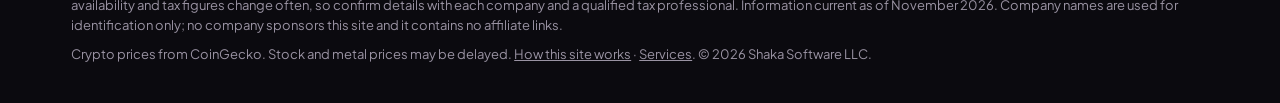
==== commit 4f6e9401: "Add Services page: video setup, Kūpuna help with scam checks, printed and custom guides Co-Authored-" ====
--- a/learn.html
+++ b/learn.html
@@ -11,7 +11,7 @@
 <link rel="apple-touch-icon" href="icons/icon-192.png">
 <link rel="preconnect" href="https://fonts.googleapis.com"><link rel="preconnect" href="https://fonts.gstatic.com" crossorigin>
 <link href="https://fonts.googleapis.com/css2?family=Plus+Jakarta+Sans:wght@400;500;600;700;800&display=swap" rel="stylesheet">
-<link rel="stylesheet" href="css/site.css?v=23">
+<link rel="stylesheet" href="css/site.css?v=24">
 <script>try{var t=localStorage.getItem('ck-theme');if(t)document.documentElement.dataset.ck=t}catch(e){}</script>
 </head>
 <body>
@@ -35,8 +35,8 @@
   <div class="ais" id="aiBtns"></div><p class="ainote">Opens in a new tab. AI answers can be wrong or out of date, so double-check important details. Never type your recovery phrase, passwords or account numbers into any AI or website.</p></div>
 </div></section>
 </main>
-<script src="js/data.js?v=23"></script>
-<script src="js/site.js?v=23"></script>
+<script src="js/data.js?v=24"></script>
+<script src="js/site.js?v=24"></script>
 <script>{
 const {$,$$}=CK;const cats=['All',...new Set(T.map(t=>t.cat))];let cur='All';
 const draw=()=>{$('#grid').innerHTML=T.filter(t=>cur==='All'||t.cat===cur).map(CK.lessonCard).join('')};
--- a/css/site.css
+++ b/css/site.css
@@ -408,3 +408,4 @@
 .mnav a:nth-of-type(8n+5){--dot:#facc15}.mnav a:nth-of-type(8n+6){--dot:#f472b6}.mnav a:nth-of-type(8n+7){--dot:#2dd4bf}.mnav a:nth-of-type(8n+8){--dot:#fb7185}
 .mnav a span{display:block;font-size:13px;color:#8a8392;margin-top:2px}
 @media(min-width:900px){.pillars.four{grid-template-columns:repeat(4,minmax(0,1fr))}}
+@media(min-width:900px){.pgrid.three{grid-template-columns:repeat(3,minmax(0,1fr))}}
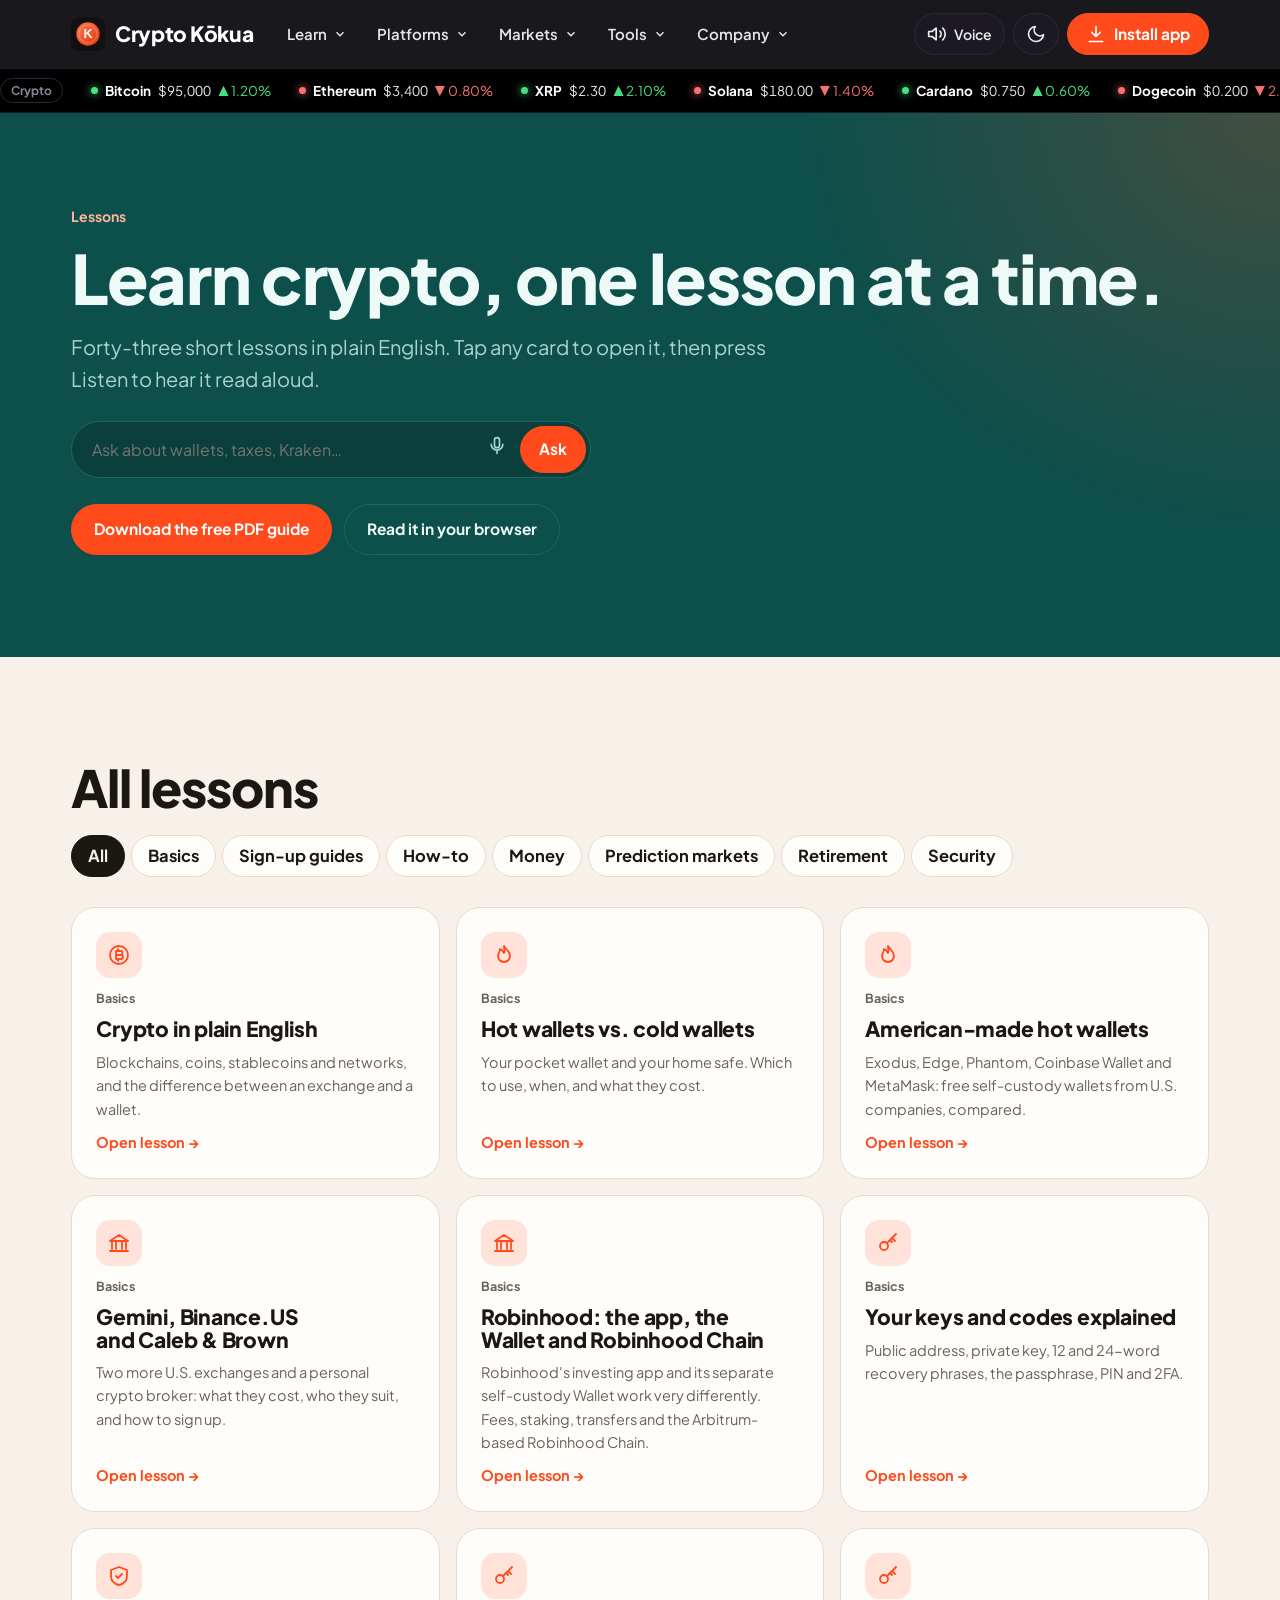
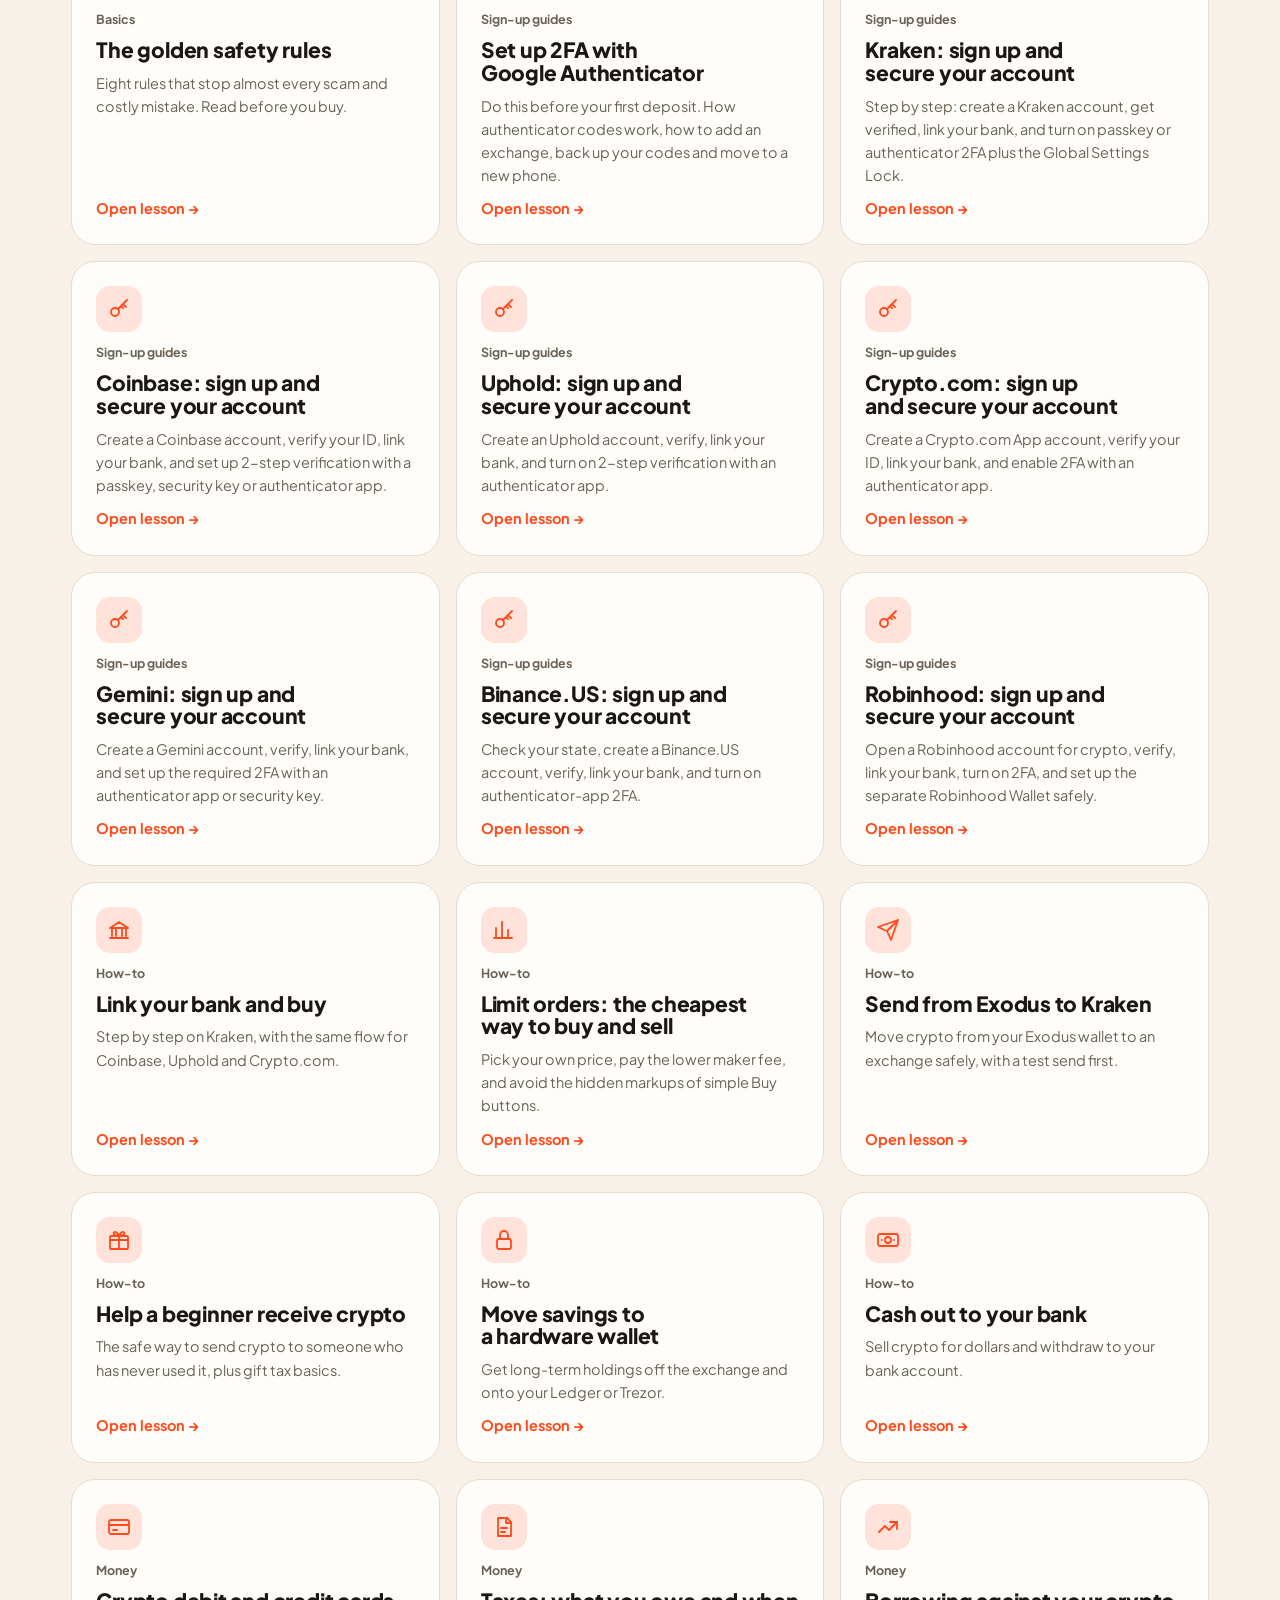
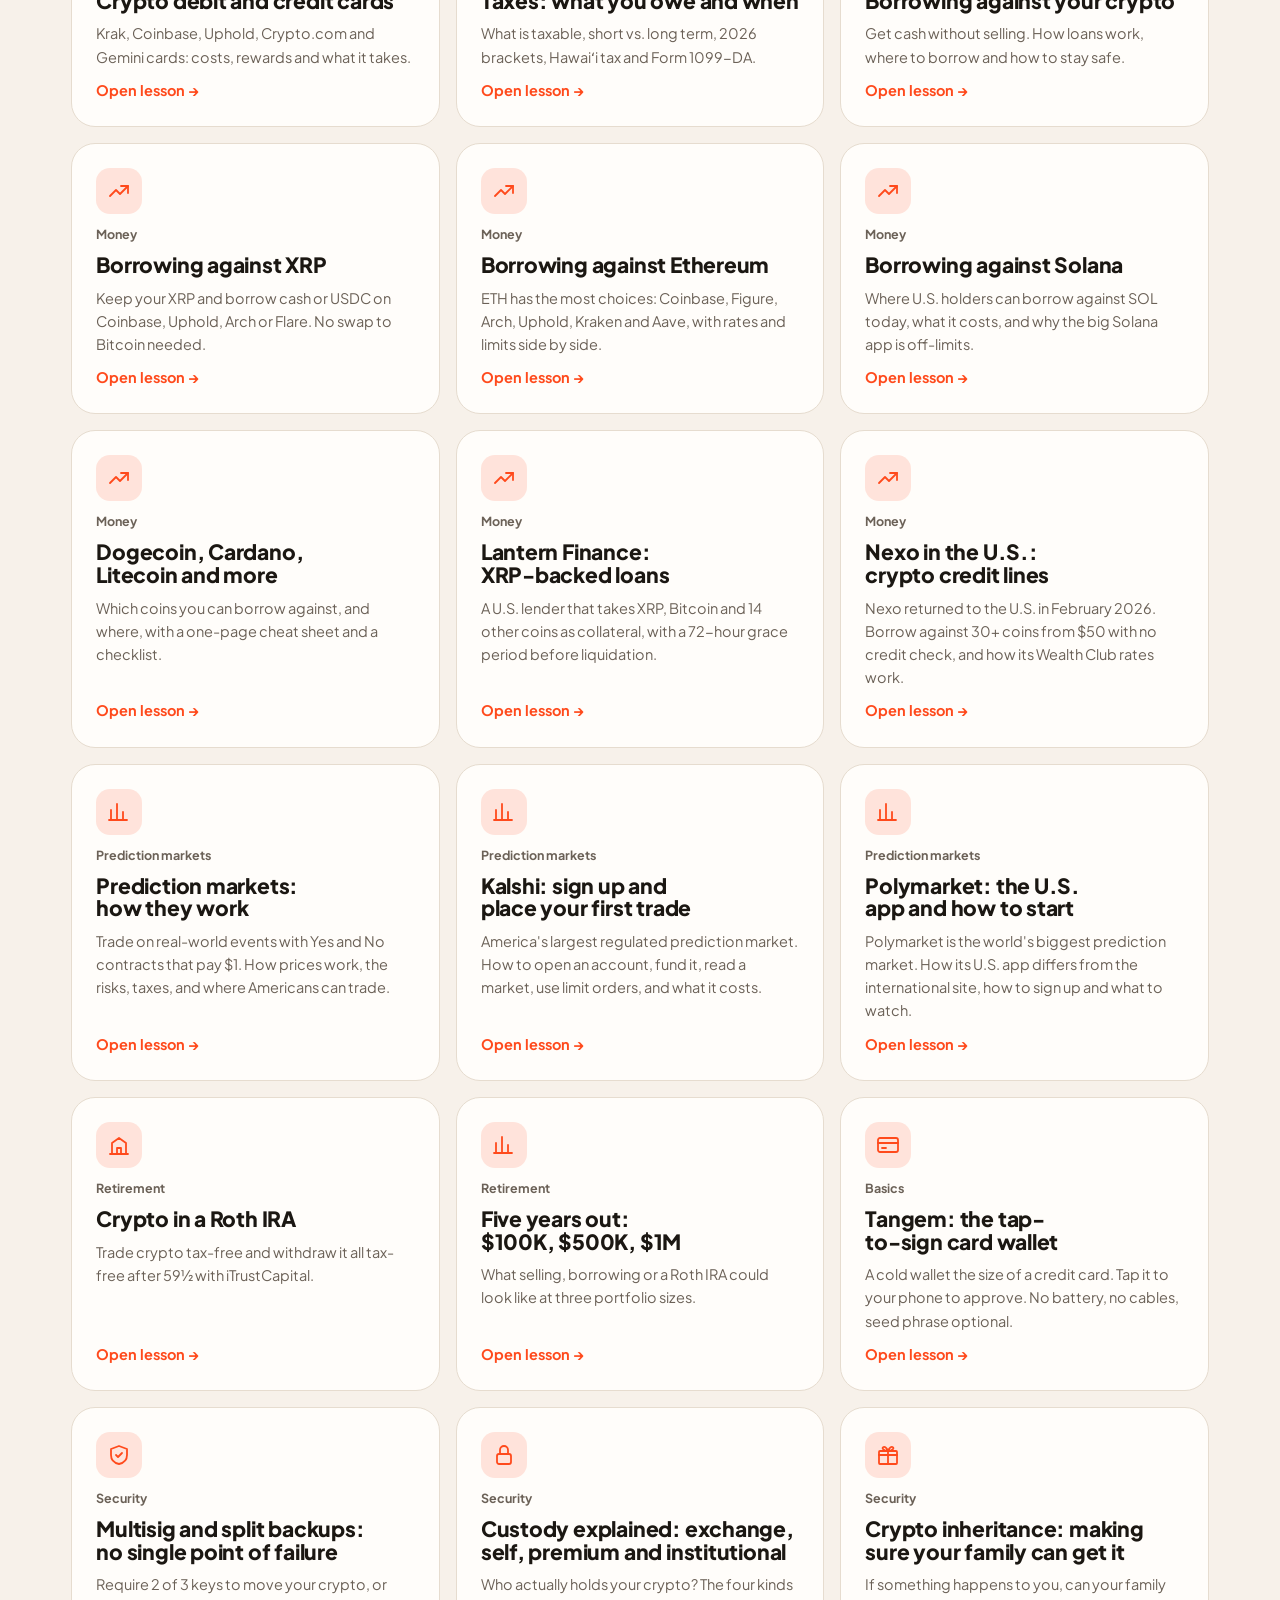
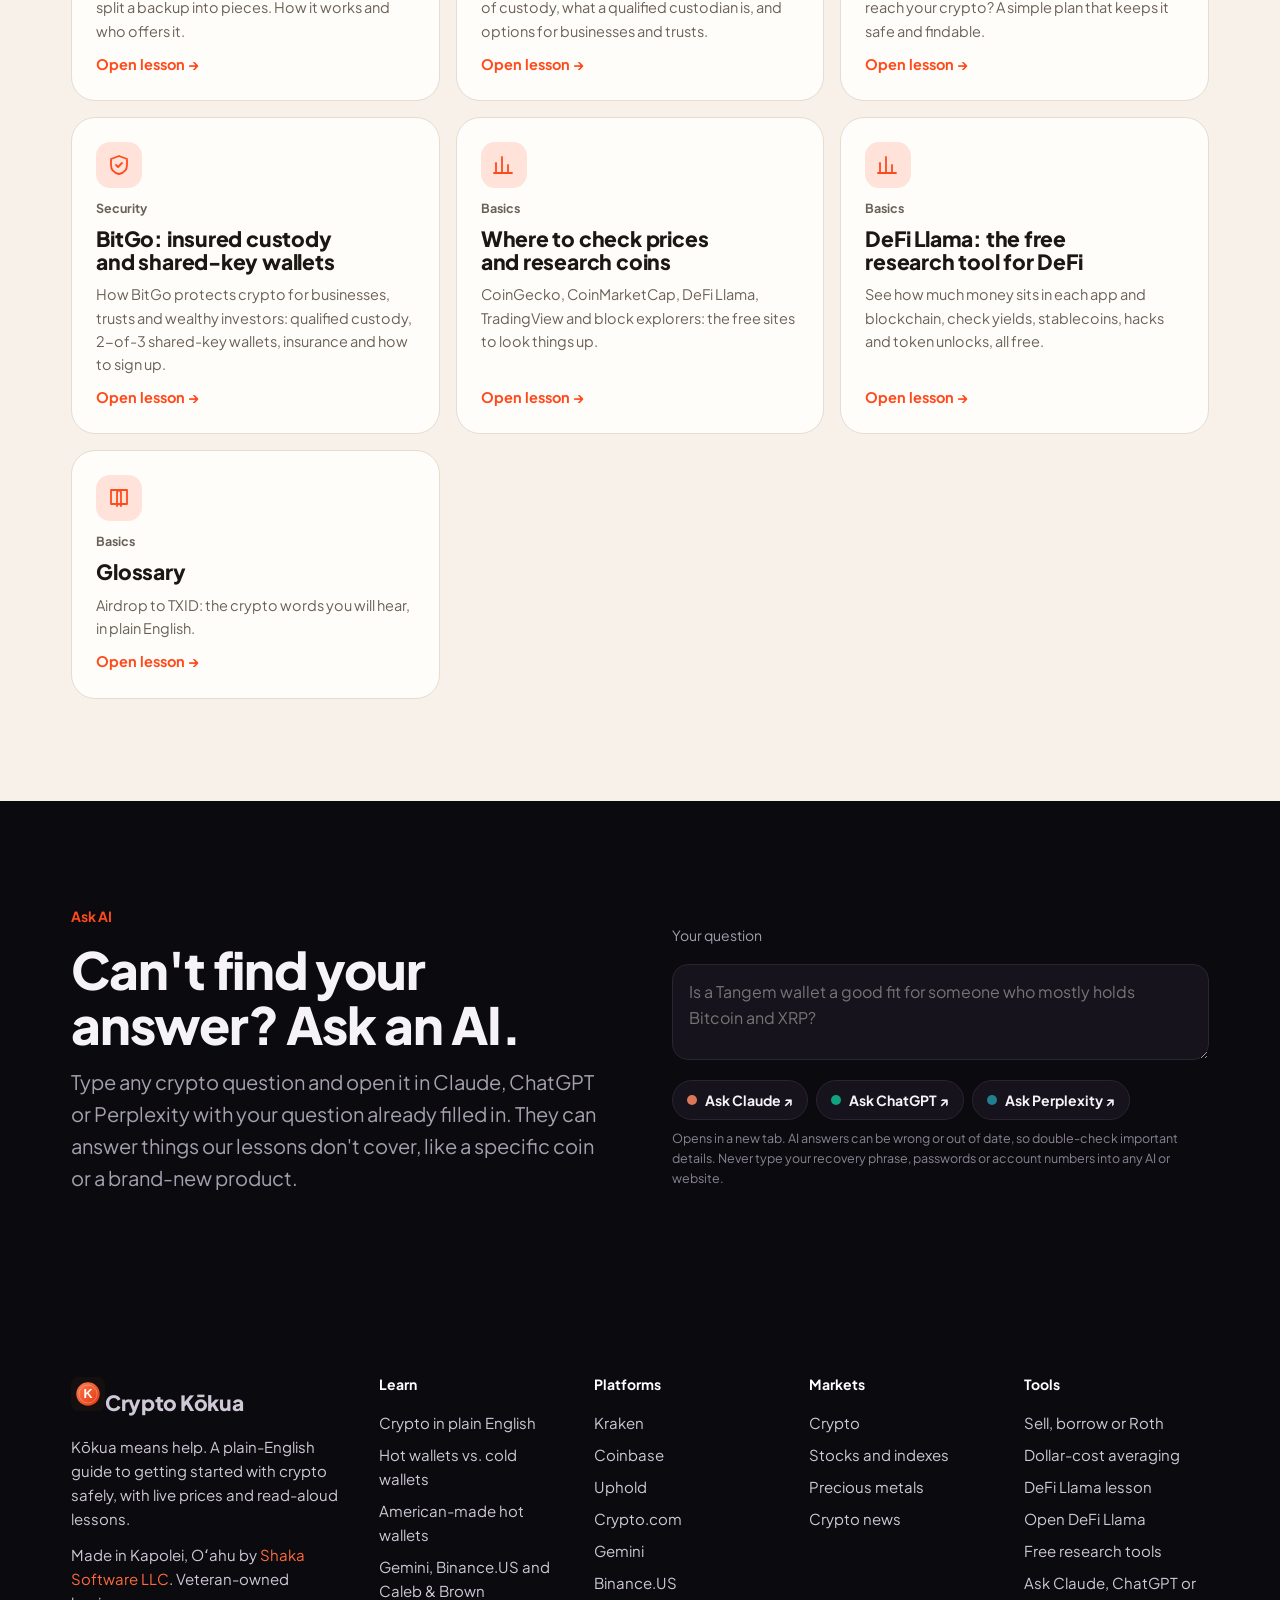
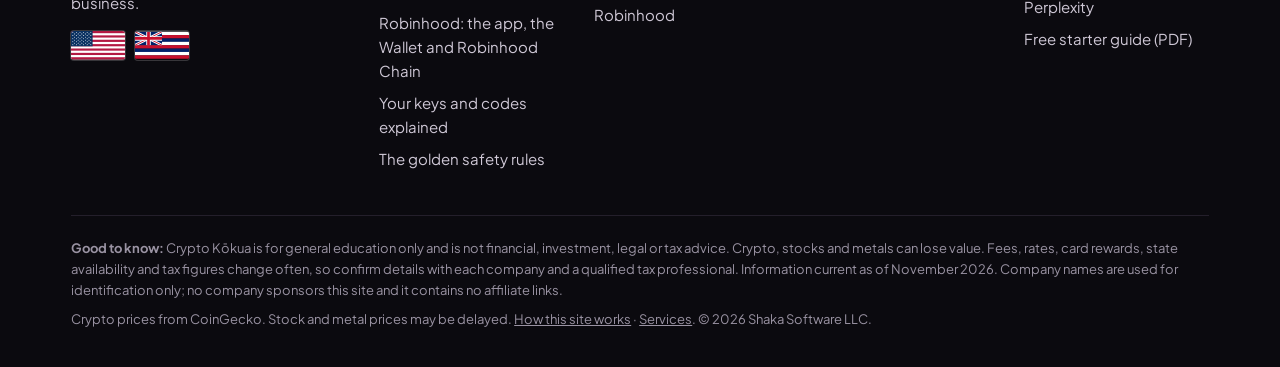
==== commit fe1b112b: "Add DeFi Llama lesson, research tools on Tools page, sources on Transparency, guide v10 Co-Authored-" ====
--- a/learn.html
+++ b/learn.html
@@ -4,21 +4,21 @@
 <meta charset="utf-8">
 <meta name="viewport" content="width=device-width, initial-scale=1">
 <title>Lessons · Crypto Kōkua</title>
-<meta name="description" content="Forty-two plain-English crypto lessons with read-aloud: keys, wallets, exchanges, cards, taxes, borrowing and Roth IRAs.">
+<meta name="description" content="Forty-three plain-English crypto lessons with read-aloud: keys, wallets, exchanges, cards, taxes, borrowing and Roth IRAs.">
 <meta name="theme-color" content="#0b0a0f">
 <link rel="manifest" href="manifest.webmanifest">
 <link rel="icon" href="icons/icon.svg" type="image/svg+xml">
 <link rel="apple-touch-icon" href="icons/icon-192.png">
 <link rel="preconnect" href="https://fonts.googleapis.com"><link rel="preconnect" href="https://fonts.gstatic.com" crossorigin>
 <link href="https://fonts.googleapis.com/css2?family=Plus+Jakarta+Sans:wght@400;500;600;700;800&display=swap" rel="stylesheet">
-<link rel="stylesheet" href="css/site.css?v=24">
+<link rel="stylesheet" href="css/site.css?v=27">
 <script>try{var t=localStorage.getItem('ck-theme');if(t)document.documentElement.dataset.ck=t}catch(e){}</script>
 </head>
 <body>
 <main id="main">
 <section class="hero t-lagoon"><div class="wrap">
  <span class="kicker" style="color:#ffb59c">Lessons</span><h1>Learn crypto, one lesson at a time.</h1>
- <p class="lead" style="margin-top:16px">Forty-two short lessons in plain English. Tap any card to open it, then press Listen to hear it read aloud.</p>
+ <p class="lead" style="margin-top:16px">Forty-three short lessons in plain English. Tap any card to open it, then press Listen to hear it read aloud.</p>
  <form class="ask" role="search" autocomplete="off"><input type="search" placeholder="Ask about wallets, taxes, Kraken…" aria-label="Search lessons">
 <button type="button" class="mic" aria-label="Speak your question"><svg class="i" viewBox="0 0 24 24" fill="none" stroke="currentColor" stroke-width="2" stroke-linecap="round" stroke-linejoin="round"><rect x="9" y="2" width="6" height="12" rx="3"/><path d="M5 10a7 7 0 0 0 14 0M12 17v4"/></svg></button>
 <button class="btn pri go" type="submit">Ask</button><div class="results"></div></form>
@@ -35,8 +35,8 @@
   <div class="ais" id="aiBtns"></div><p class="ainote">Opens in a new tab. AI answers can be wrong or out of date, so double-check important details. Never type your recovery phrase, passwords or account numbers into any AI or website.</p></div>
 </div></section>
 </main>
-<script src="js/data.js?v=24"></script>
-<script src="js/site.js?v=24"></script>
+<script src="js/data.js?v=27"></script>
+<script src="js/site.js?v=27"></script>
 <script>{
 const {$,$$}=CK;const cats=['All',...new Set(T.map(t=>t.cat))];let cur='All';
 const draw=()=>{$('#grid').innerHTML=T.filter(t=>cur==='All'||t.cat===cur).map(CK.lessonCard).join('')};
